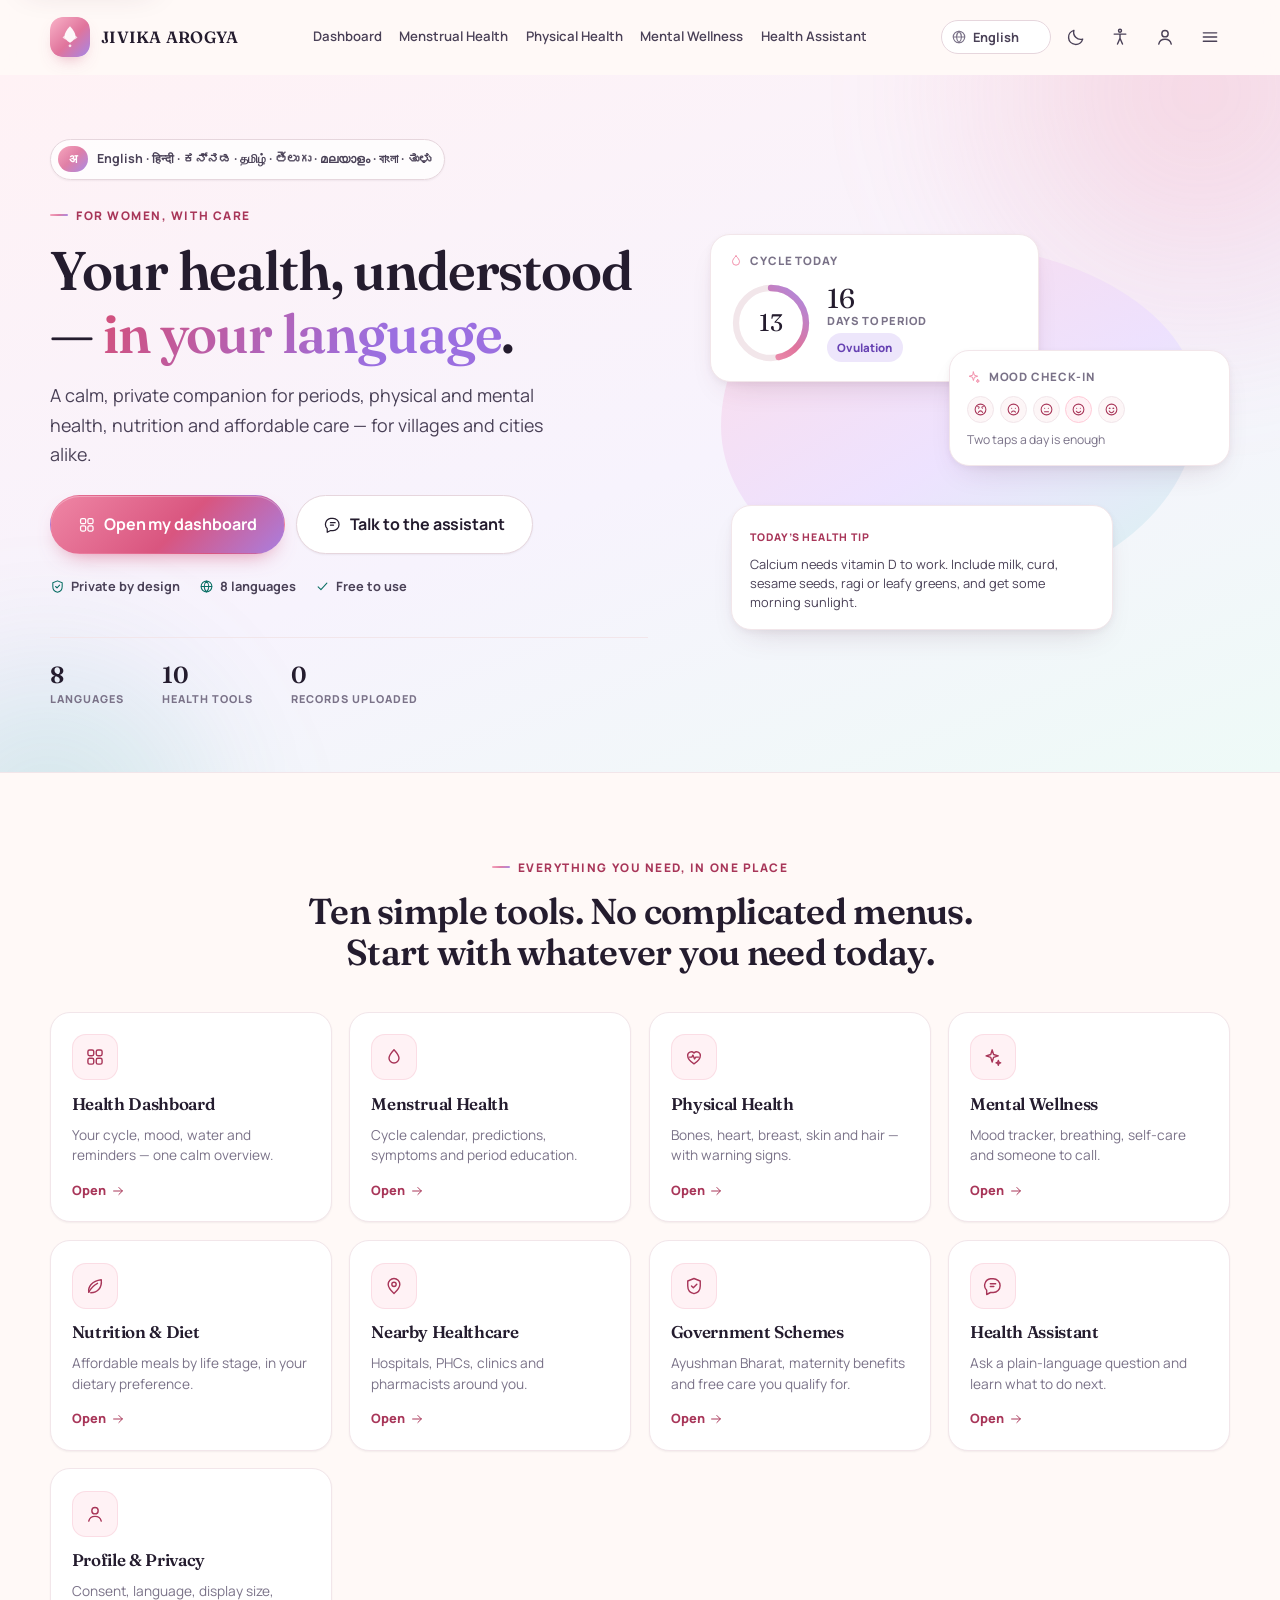
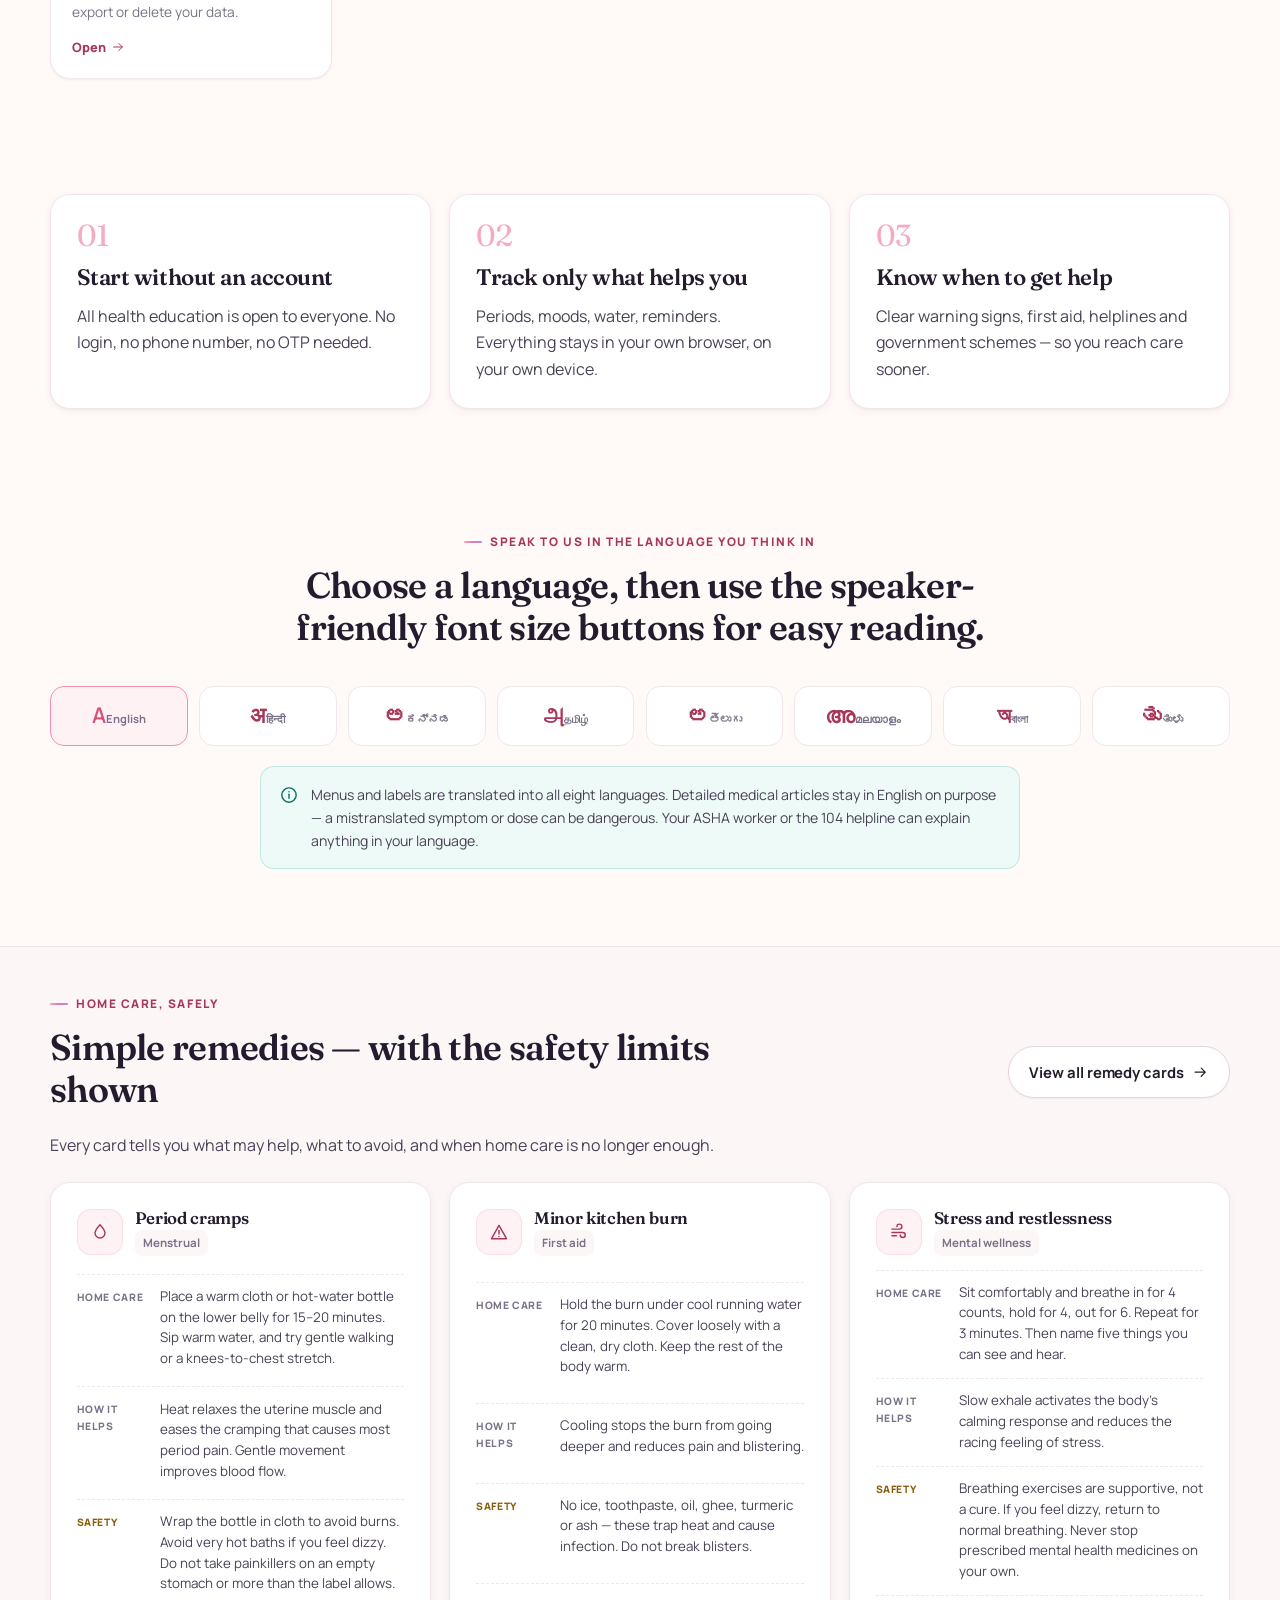
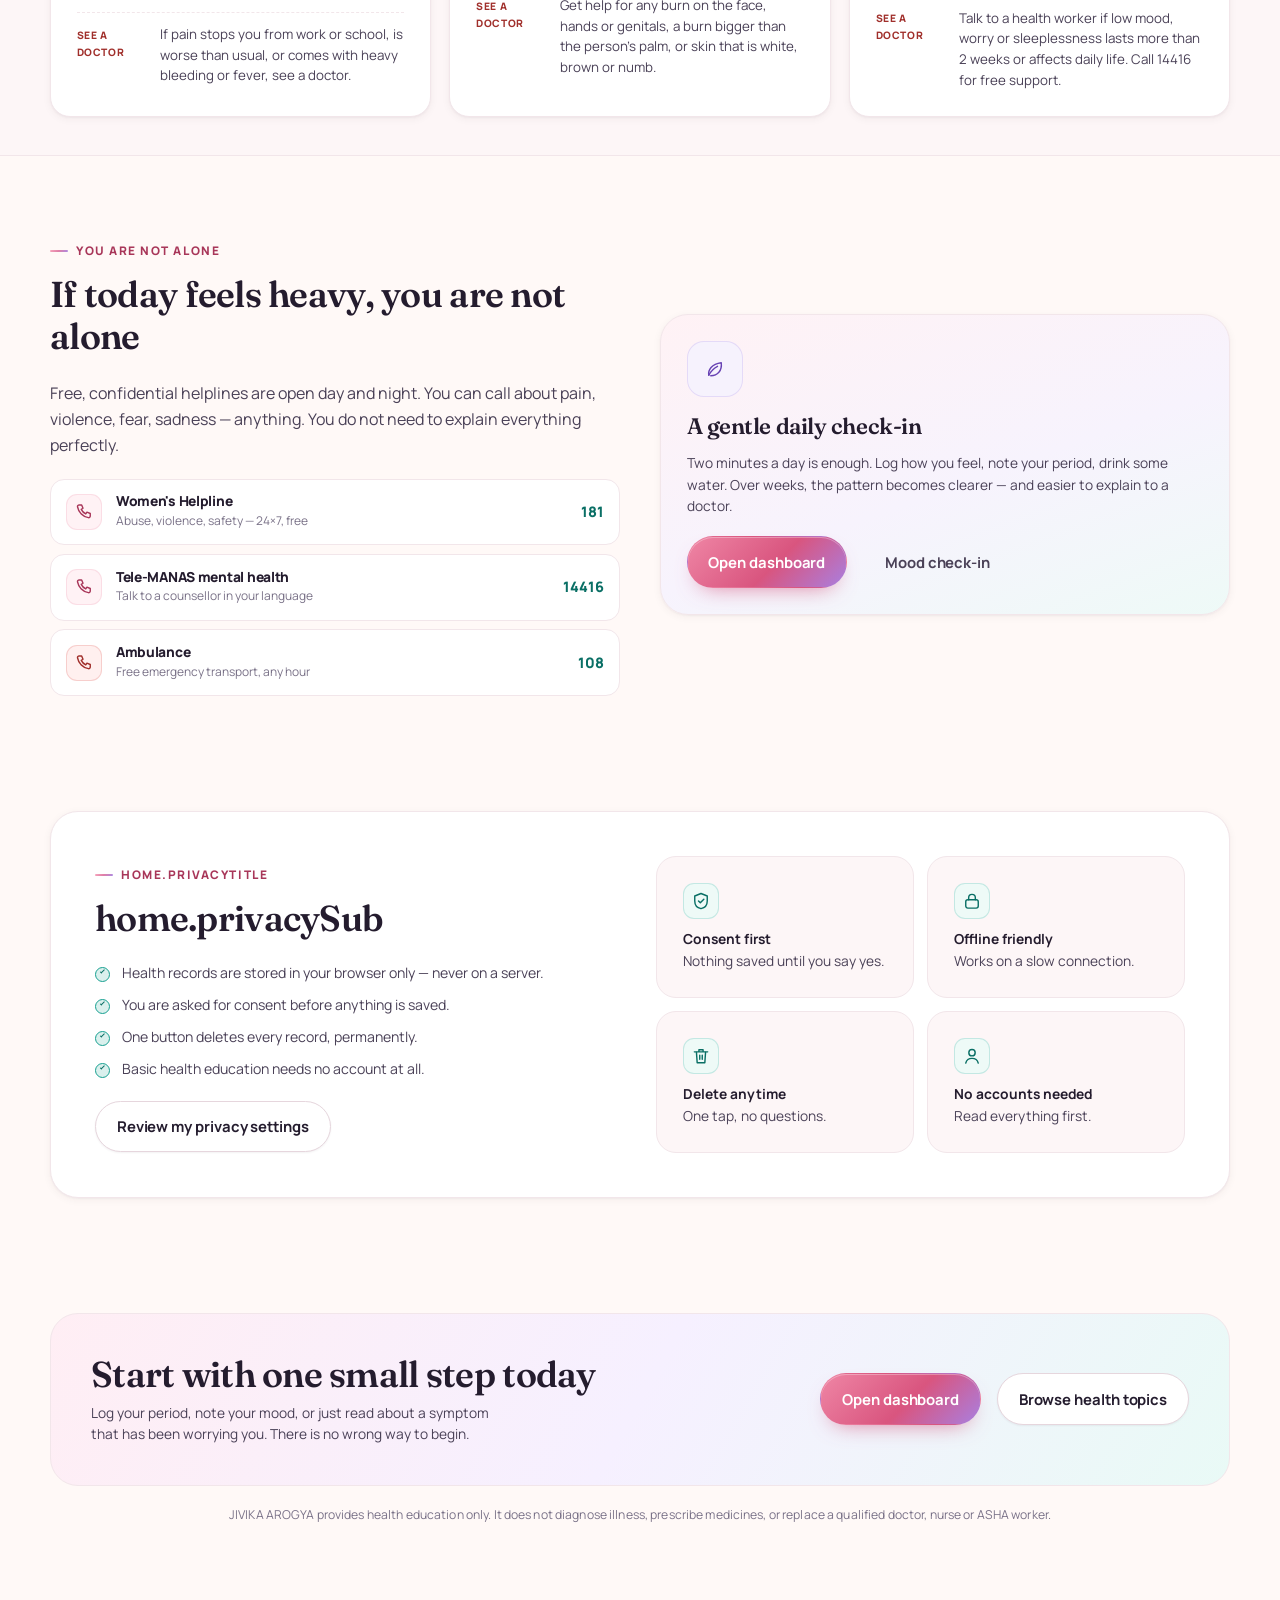
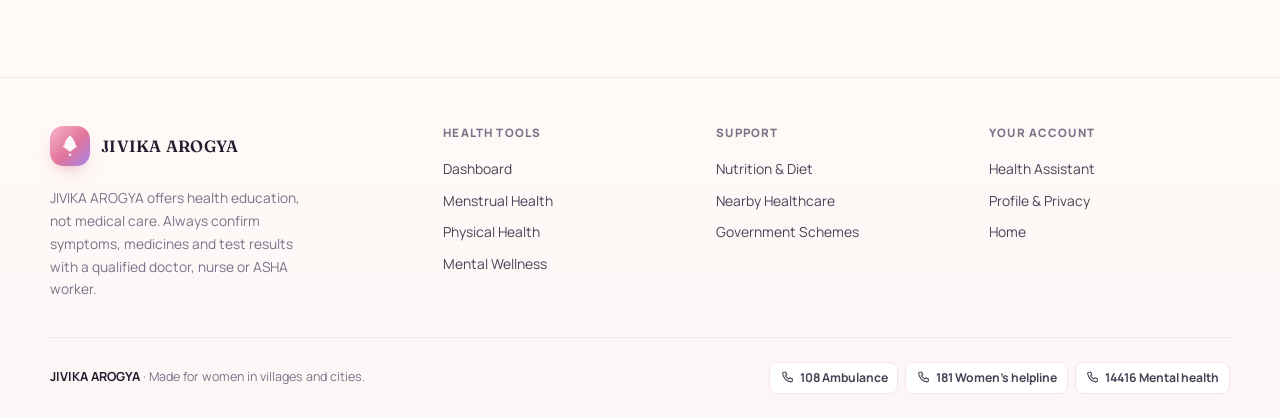
==== index.html @ 3402c942 "Build JIVIKA AROGYA women's healthcare website" ====
<!doctype html>
<html lang="en" data-theme="light" data-text="md" data-contrast="normal">
<head>
  <meta charset="utf-8">
  <meta name="viewport" content="width=device-width, initial-scale=1">
  <title>JIVIKA AROGYA — Women's Health in Your Language</title>
  <meta name="description" content="A calm, private health companion for women: menstrual tracking, physical and mental health education, nutrition, government schemes and nearby care. Available in 8 Indian languages.">
  <meta name="theme-color" content="#fff9f7">
  <link rel="icon" href="assets/img/favicon.svg" type="image/svg+xml">
  <link rel="preconnect" href="https://fonts.googleapis.com">
  <link rel="preconnect" href="https://fonts.gstatic.com" crossorigin>
  <link href="https://fonts.googleapis.com/css2?family=Fraunces:opsz,wght@9..144,400;9..144,500;9..144,600&family=Manrope:wght@400;500;600;700;800&display=swap" rel="stylesheet">
  <link rel="stylesheet" href="assets/css/styles.css">
  <link rel="stylesheet" href="assets/css/pages.css">
  <script>
    // Apply saved display settings before first paint to avoid a flash.
    (function () {
      try {
        var p = JSON.parse(localStorage.getItem("jivika.profile") || "{}").a11y || {};
        var r = document.documentElement;
        r.setAttribute("data-theme", p.theme || "light");
        r.setAttribute("data-text", p.text || "md");
        r.setAttribute("data-contrast", p.contrast || "normal");
        var l = localStorage.getItem("jivika.lang");
        if (l) r.setAttribute("lang", l === "tcy" ? "kn" : l);
      } catch (e) { }
    })();
  </script>
</head>
<body data-page="home">
  <a class="skip-link" href="#main">Skip to content</a>
  <div id="site-header"></div>

  <main id="main">
    <!-- Hero -->
    <section class="hero">
      <div class="container hero-grid">
        <div>
          <span class="lang-pill">
            <span class="dots-lang" aria-hidden="true">अ</span>
            <span>English · हिन्दी · ಕನ್ನಡ · தமிழ் · తెలుగు · മലയാളം · বাংলা · ತುಳು</span>
          </span>
          <span class="eyebrow" data-i18n="home.eyebrow">For women, with care</span>
          <h1 data-i18n-html="home.title">Your health, understood — <em>in your language</em>.</h1>
          <p class="lede" data-i18n="home.sub">A calm, private companion for periods, physical and mental health, nutrition and affordable care — for villages and cities alike.</p>
          <div class="hero-cta">
            <a class="btn btn-primary btn-lg" href="dashboard.html">
              <svg class="ic" viewBox="0 0 24 24" aria-hidden="true"><rect x="3.5" y="3.5" width="7" height="7" rx="2"/><rect x="13.5" y="3.5" width="7" height="7" rx="2"/><rect x="3.5" y="13.5" width="7" height="7" rx="2"/><rect x="13.5" y="13.5" width="7" height="7" rx="2"/></svg>
              <span data-i18n="home.cta1">Open my dashboard</span>
            </a>
            <a class="btn btn-secondary btn-lg" href="assistant.html">
              <svg class="ic" viewBox="0 0 24 24" aria-hidden="true"><path d="M20.5 11.6a8.2 8.2 0 0 1-8.2 8.2H9l-4.6 2.4v-5a8.2 8.2 0 0 1 4.6-13.9h3.3a8.2 8.2 0 0 1 8.2 8.2Z"/><path d="M8.8 9.2h6.4M8.8 12.6h4.2"/></svg>
              <span data-i18n="home.cta2">Talk to the assistant</span>
            </a>
          </div>
          <div class="hero-trust">
            <span><svg class="ic" viewBox="0 0 24 24" aria-hidden="true"><path d="M12 3 19.5 6v6c0 4.8-3.3 8.3-7.5 9.2C7.8 20.3 4.5 16.8 4.5 12V6Z"/><path d="m9 12 2.2 2.2 4.2-4.3"/></svg><span data-i18n="home.trust1">Private by design</span></span>
            <span><svg class="ic" viewBox="0 0 24 24" aria-hidden="true"><circle cx="12" cy="12" r="8.6"/><path d="M3.6 12h16.8"/><path d="M12 3.4c2.4 2.4 3.7 5.4 3.7 8.6s-1.3 6.2-3.7 8.6c-2.4-2.4-3.7-5.4-3.7-8.6S9.6 5.8 12 3.4Z"/></svg><span data-i18n="home.trust2">8 languages</span></span>
            <span><svg class="ic" viewBox="0 0 24 24" aria-hidden="true"><path d="m5 12.5 4.5 4.5L19 6.5"/></svg><span data-i18n="home.trust3">Free to use</span></span>
          </div>
          <div class="hero-stats">
            <div class="stat"><span class="stat-value">8</span><span class="stat-label">Languages</span></div>
            <div class="stat"><span class="stat-value">10</span><span class="stat-label">Health tools</span></div>
            <div class="stat"><span class="stat-value">0</span><span class="stat-label">Records uploaded</span></div>
          </div>
        </div>
        <div class="hero-visual" id="heroVisual" aria-hidden="true"></div>
      </div>
    </section>

    <!-- Quick access -->
    <section class="section" id="tools">
      <div class="container">
        <div class="section-head center">
          <span class="eyebrow" data-i18n="home.quickTitle">Everything you need, in one place</span>
          <h2 data-i18n="home.quickSub">Ten simple tools. No complicated menus. Start with whatever you need today.</h2>
        </div>
        <div class="grid-auto">
          <a class="tile" href="dashboard.html">
            <div class="icon-badge"><svg class="ic" viewBox="0 0 24 24" aria-hidden="true"><rect x="3.5" y="3.5" width="7" height="7" rx="2"/><rect x="13.5" y="3.5" width="7" height="7" rx="2"/><rect x="3.5" y="13.5" width="7" height="7" rx="2"/><rect x="13.5" y="13.5" width="7" height="7" rx="2"/></svg></div>
            <h3>Health Dashboard</h3>
            <p>Your cycle, mood, water and reminders — one calm overview.</p>
            <span class="tile-link">Open<svg class="ic" viewBox="0 0 24 24" aria-hidden="true"><path d="M4.5 12h15M13.5 6l6 6-6 6"/></svg></span>
          </a>
          <a class="tile" href="menstrual.html">
            <div class="icon-badge"><svg class="ic" viewBox="0 0 24 24" aria-hidden="true"><path d="M12 3.2c3.4 3.7 6 7 6 10a6 6 0 0 1-12 0c0-3 2.6-6.3 6-10Z"/></svg></div>
            <h3>Menstrual Health</h3>
            <p>Cycle calendar, predictions, symptoms and period education.</p>
            <span class="tile-link">Open<svg class="ic" viewBox="0 0 24 24" aria-hidden="true"><path d="M4.5 12h15M13.5 6l6 6-6 6"/></svg></span>
          </a>
          <a class="tile" href="physical.html">
            <div class="icon-badge"><svg class="ic" viewBox="0 0 24 24" aria-hidden="true"><path d="M12 20.2s-7.6-4.6-7.6-9.9A4.4 4.4 0 0 1 12 7.1a4.4 4.4 0 0 1 7.6 3.2c0 5.3-7.6 9.9-7.6 9.9Z"/><path d="M6.6 12.1h2.8l1.3-2.4 2 4.6 1.4-2.2h3.3"/></svg></div>
            <h3>Physical Health</h3>
            <p>Bones, heart, breast, skin and hair — with warning signs.</p>
            <span class="tile-link">Open<svg class="ic" viewBox="0 0 24 24" aria-hidden="true"><path d="M4.5 12h15M13.5 6l6 6-6 6"/></svg></span>
          </a>
          <a class="tile" href="mental.html">
            <div class="icon-badge"><svg class="ic" viewBox="0 0 24 24" aria-hidden="true"><path d="M11 3.4 12.7 9l5.6 1.7-5.6 1.7L11 18l-1.7-5.6L3.7 10.7 9.3 9Z"/><path d="m18.4 16.2.7 2.1 2.1.7-2.1.7-.7 2.1-.7-2.1-2.1-.7 2.1-.7Z"/></svg></div>
            <h3>Mental Wellness</h3>
            <p>Mood tracker, breathing, self-care and someone to call.</p>
            <span class="tile-link">Open<svg class="ic" viewBox="0 0 24 24" aria-hidden="true"><path d="M4.5 12h15M13.5 6l6 6-6 6"/></svg></span>
          </a>
          <a class="tile" href="nutrition.html">
            <div class="icon-badge"><svg class="ic" viewBox="0 0 24 24" aria-hidden="true"><path d="M4.5 19.5c-1-6.2 3.4-13.6 15-15 1.2 9.8-4.6 15.6-12.6 15.6"/><path d="M4.8 19.2c2.3-4.6 5.5-8 10.2-10.4"/></svg></div>
            <h3>Nutrition &amp; Diet</h3>
            <p>Affordable meals by life stage, in your dietary preference.</p>
            <span class="tile-link">Open<svg class="ic" viewBox="0 0 24 24" aria-hidden="true"><path d="M4.5 12h15M13.5 6l6 6-6 6"/></svg></span>
          </a>
          <a class="tile" href="healthcare.html">
            <div class="icon-badge"><svg class="ic" viewBox="0 0 24 24" aria-hidden="true"><path d="M12 21s7-6.2 7-11a7 7 0 1 0-14 0c0 4.8 7 11 7 11Z"/><circle cx="12" cy="10" r="2.6"/></svg></div>
            <h3>Nearby Healthcare</h3>
            <p>Hospitals, PHCs, clinics and pharmacists around you.</p>
            <span class="tile-link">Open<svg class="ic" viewBox="0 0 24 24" aria-hidden="true"><path d="M4.5 12h15M13.5 6l6 6-6 6"/></svg></span>
          </a>
          <a class="tile" href="schemes.html">
            <div class="icon-badge"><svg class="ic" viewBox="0 0 24 24" aria-hidden="true"><path d="M12 3 19.5 6v6c0 4.8-3.3 8.3-7.5 9.2C7.8 20.3 4.5 16.8 4.5 12V6Z"/><path d="m9 12 2.2 2.2 4.2-4.3"/></svg></div>
            <h3>Government Schemes</h3>
            <p>Ayushman Bharat, maternity benefits and free care you qualify for.</p>
            <span class="tile-link">Open<svg class="ic" viewBox="0 0 24 24" aria-hidden="true"><path d="M4.5 12h15M13.5 6l6 6-6 6"/></svg></span>
          </a>
          <a class="tile" href="assistant.html">
            <div class="icon-badge"><svg class="ic" viewBox="0 0 24 24" aria-hidden="true"><path d="M20.5 11.6a8.2 8.2 0 0 1-8.2 8.2H9l-4.6 2.4v-5a8.2 8.2 0 0 1 4.6-13.9h3.3a8.2 8.2 0 0 1 8.2 8.2Z"/><path d="M8.8 9.2h6.4M8.8 12.6h4.2"/></svg></div>
            <h3>Health Assistant</h3>
            <p>Ask a plain-language question and learn what to do next.</p>
            <span class="tile-link">Open<svg class="ic" viewBox="0 0 24 24" aria-hidden="true"><path d="M4.5 12h15M13.5 6l6 6-6 6"/></svg></span>
          </a>
          <a class="tile" href="profile.html">
            <div class="icon-badge"><svg class="ic" viewBox="0 0 24 24" aria-hidden="true"><circle cx="12" cy="8" r="3.8"/><path d="M4.5 20.5c.9-3.7 3.9-5.7 7.5-5.7s6.6 2 7.5 5.7"/></svg></div>
            <h3>Profile &amp; Privacy</h3>
            <p>Consent, language, display size, export or delete your data.</p>
            <span class="tile-link">Open<svg class="ic" viewBox="0 0 24 24" aria-hidden="true"><path d="M4.5 12h15M13.5 6l6 6-6 6"/></svg></span>
          </a>
        </div>
      </div>
    </section>

    <!-- How it works -->
    <section class="section section-tight">
      <div class="container">
        <div class="grid-3">
          <div class="card card-pad">
            <div class="step-num">01</div>
            <h3>Start without an account</h3>
            <p>All health education is open to everyone. No login, no phone number, no OTP needed.</p>
          </div>
          <div class="card card-pad">
            <div class="step-num">02</div>
            <h3>Track only what helps you</h3>
            <p>Periods, moods, water, reminders. Everything stays in your own browser, on your own device.</p>
          </div>
          <div class="card card-pad">
            <div class="step-num">03</div>
            <h3>Know when to get help</h3>
            <p>Clear warning signs, first aid, helplines and government schemes — so you reach care sooner.</p>
          </div>
        </div>
      </div>
    </section>

    <!-- Languages -->
    <section class="section" id="languages">
      <div class="container">
        <div class="section-head center">
          <span class="eyebrow" data-i18n="home.langTitle">Speak to us in the language you think in</span>
          <h2 data-i18n="home.langSub">Choose a language, then use the display settings for larger text.</h2>
        </div>
        <div class="lang-grid" id="langGrid"></div>
        <div class="callout info" style="margin-top:1.25rem;max-width:760px;margin-inline:auto">
          <svg class="ic" viewBox="0 0 24 24" aria-hidden="true"><circle cx="12" cy="12" r="8.6"/><path d="M12 11v5"/><circle cx="12" cy="8" r=".9" fill="currentColor" stroke="none"/></svg>
          <p>Menus and labels are translated into all eight languages. Detailed medical articles stay in English on purpose — a mistranslated symptom or dose can be dangerous. Your ASHA worker or the 104 helpline can explain anything in your language.</p>
        </div>
      </div>
    </section>

    <!-- Home remedies preview -->
    <section class="section section-tight" style="background:var(--surface-3);border-block:1px solid var(--line)">
      <div class="container">
        <div class="row-between" style="margin-bottom:1.5rem">
          <div class="section-head" style="margin-bottom:0">
            <span class="eyebrow">Home care, safely</span>
            <h2>Simple remedies — with the safety limits shown</h2>
            <p>Every card tells you what may help, what to avoid, and when home care is no longer enough.</p>
          </div>
          <a class="btn btn-secondary" href="physical.html#remedies">View all remedy cards
            <svg class="ic" viewBox="0 0 24 24" aria-hidden="true"><path d="M4.5 12h15M13.5 6l6 6-6 6"/></svg>
          </a>
        </div>
        <div class="grid-3" id="remedyPreview"></div>
      </div>
    </section>

    <!-- Support -->
    <section class="section">
      <div class="container">
        <div class="grid-2" style="align-items:center;gap:2.5rem">
          <div>
            <span class="eyebrow">You are not alone</span>
            <h2 data-i18n="home.supportTitle">If today feels heavy, you are not alone</h2>
            <p>Free, confidential helplines are open day and night. You can call about pain, violence, fear,
              sadness — anything. You do not need to explain everything perfectly.</p>
            <div class="stack-sm" style="margin-top:1.25rem">
              <a class="contact-card" href="tel:181">
                <div class="icon-badge sm"><svg class="ic" viewBox="0 0 24 24" aria-hidden="true"><path d="M6.2 3.5h3l1.6 4-2.1 1.4a11.5 11.5 0 0 0 5.4 5.4l1.4-2.1 4 1.6v3a2 2 0 0 1-2.2 2A16.5 16.5 0 0 1 4.2 5.7a2 2 0 0 1 2-2.2Z"/></svg></div>
                <div class="cc-body"><h5>Women's Helpline</h5><p>Abuse, violence, safety — 24×7, free</p></div>
                <span class="num">181</span>
              </a>
              <a class="contact-card" href="tel:14416">
                <div class="icon-badge sm"><svg class="ic" viewBox="0 0 24 24" aria-hidden="true"><path d="M6.2 3.5h3l1.6 4-2.1 1.4a11.5 11.5 0 0 0 5.4 5.4l1.4-2.1 4 1.6v3a2 2 0 0 1-2.2 2A16.5 16.5 0 0 1 4.2 5.7a2 2 0 0 1 2-2.2Z"/></svg></div>
                <div class="cc-body"><h5>Tele-MANAS mental health</h5><p>Talk to a counsellor in your language</p></div>
                <span class="num">14416</span>
              </a>
              <a class="contact-card" href="tel:108">
                <div class="icon-badge sm danger"><svg class="ic" viewBox="0 0 24 24" aria-hidden="true"><path d="M6.2 3.5h3l1.6 4-2.1 1.4a11.5 11.5 0 0 0 5.4 5.4l1.4-2.1 4 1.6v3a2 2 0 0 1-2.2 2A16.5 16.5 0 0 1 4.2 5.7a2 2 0 0 1 2-2.2Z"/></svg></div>
                <div class="cc-body"><h5>Ambulance</h5><p>Free emergency transport, any hour</p></div>
                <span class="num">108</span>
              </a>
            </div>
          </div>
          <div class="card card-lg card-pad" style="background:var(--grad-soft)">
            <div class="icon-badge lg lav"><svg class="ic" viewBox="0 0 24 24" aria-hidden="true"><path d="M4.5 19.5c-1-6.2 3.4-13.6 15-15 1.2 9.8-4.6 15.6-12.6 15.6"/><path d="M4.8 19.2c2.3-4.6 5.5-8 10.2-10.4"/></svg></div>
            <h3 style="margin-top:1rem">A gentle daily check-in</h3>
            <p class="small">Two minutes a day is enough. Log how you feel, note your period, drink some water.
              Over weeks, the pattern becomes clearer — and easier to explain to a doctor.</p>
            <div class="row" style="margin-top:1.25rem">
              <a class="btn btn-primary" href="dashboard.html">Open dashboard</a>
              <a class="btn btn-ghost" href="mental.html">Mood check-in</a>
            </div>
          </div>
        </div>
      </div>
    </section>

    <!-- Privacy -->
    <section class="section section-tight">
      <div class="container">
        <div class="card card-lg card-pad" style="padding:clamp(1.5rem,4vw,2.75rem)">
          <div class="grid-2" style="align-items:center;gap:2rem">
            <div>
              <span class="eyebrow" data-i18n="home.privacyTitle">Your body, your data</span>
              <h2 data-i18n="home.privacySub">Nothing about your health leaves this device.</h2>
              <ul class="bullet-check" style="margin-top:1rem">
                <li>Health records are stored in your browser only — never on a server.</li>
                <li>You are asked for consent before anything is saved.</li>
                <li>One button deletes every record, permanently.</li>
                <li>Basic health education needs no account at all.</li>
              </ul>
              <a class="btn btn-secondary" href="profile.html" style="margin-top:1.25rem">Review my privacy settings</a>
            </div>
            <div class="grid-2 keep" style="gap:.85rem">
              <div class="card card-pad card-flat" style="background:var(--surface-3)">
                <div class="icon-badge teal sm"><svg class="ic" viewBox="0 0 24 24" aria-hidden="true"><path d="M12 3 19.5 6v6c0 4.8-3.3 8.3-7.5 9.2C7.8 20.3 4.5 16.8 4.5 12V6Z"/><path d="m9 12 2.2 2.2 4.2-4.3"/></svg></div>
                <p class="small" style="margin-top:.6rem"><strong>Consent first</strong><br>Nothing saved until you say yes.</p>
              </div>
              <div class="card card-pad card-flat" style="background:var(--surface-3)">
                <div class="icon-badge teal sm"><svg class="ic" viewBox="0 0 24 24" aria-hidden="true"><rect x="4.5" y="10.5" width="15" height="10" rx="2.5"/><path d="M8 10.5V8a4 4 0 0 1 8 0v2.5"/></svg></div>
                <p class="small" style="margin-top:.6rem"><strong>Offline friendly</strong><br>Works on a slow connection.</p>
              </div>
              <div class="card card-pad card-flat" style="background:var(--surface-3)">
                <div class="icon-badge teal sm"><svg class="ic" viewBox="0 0 24 24" aria-hidden="true"><path d="M4 7h16M9.5 7V4.5h5V7M6.5 7l.9 13h9.2l.9-13"/><path d="M10.5 11v5M13.5 11v5"/></svg></div>
                <p class="small" style="margin-top:.6rem"><strong>Delete anytime</strong><br>One tap, no questions.</p>
              </div>
              <div class="card card-pad card-flat" style="background:var(--surface-3)">
                <div class="icon-badge teal sm"><svg class="ic" viewBox="0 0 24 24" aria-hidden="true"><circle cx="12" cy="8" r="3.8"/><path d="M4.5 20.5c.9-3.7 3.9-5.7 7.5-5.7s6.6 2 7.5 5.7"/></svg></div>
                <p class="small" style="margin-top:.6rem"><strong>No accounts needed</strong><br>Read everything first.</p>
              </div>
            </div>
          </div>
        </div>
      </div>
    </section>

    <!-- Closing CTA -->
    <section class="section">
      <div class="container">
        <div class="cta-band">
          <div>
            <h2 style="margin-bottom:.4rem">Start with one small step today</h2>
            <p class="small" style="margin:0;max-width:52ch">Log your period, note your mood, or just read about a symptom
              that has been worrying you. There is no wrong way to begin.</p>
          </div>
          <div class="row" style="flex:none">
            <a class="btn btn-primary" href="dashboard.html">Open dashboard</a>
            <a class="btn btn-secondary" href="physical.html">Browse health topics</a>
          </div>
        </div>
        <p class="tiny muted" style="margin-top:1.25rem;text-align:center">
          JIVIKA AROGYA provides health education only. It does not diagnose illness, prescribe medicines,
          or replace a qualified doctor, nurse or ASHA worker.
        </p>
      </div>
    </section>
  </main>

  <div id="site-footer"></div>
  <div id="site-tabbar"></div>
  <div class="toast-wrap" id="toastWrap" role="status" aria-live="polite"></div>

  <script src="assets/js/i18n.js" defer></script>
  <script src="assets/js/icons.js" defer></script>
  <script src="assets/js/app.js" defer></script>
  <script src="assets/js/data-health.js" defer></script>
  <script src="assets/js/data-wellbeing.js" defer></script>
  <script src="assets/js/ui.js" defer></script>
  <script src="assets/js/home.js" defer></script>
</body>
</html>
---- assets/css/styles.css ----
/* ==========================================================================
   JIVIKA AROGYA — Design system
   Calm, warm, high-contrast-when-needed. Built mobile-first.
   ========================================================================== */

/* ---------- 1. Tokens ---------- */
:root {
  --ivory: #fff9f7;
  --surface: #ffffff;
  --surface-2: #fffdfc;
  --surface-3: #fdf6f7;

  --ink: #241c2e;
  --ink-2: #4a4157;
  --muted: #7a7288;
  --line: #f2e6ea;
  --line-strong: #e6d6dd;

  --pink-50: #fff2f5;
  --pink-100: #ffe4eb;
  --pink-200: #ffcbd8;
  --pink-400: #f290ac;
  --pink-500: #e76f92;
  --pink-600: #d4507a;
  --pink-ink: #a83659;

  --lav-50: #f6f2fd;
  --lav-100: #ede6fb;
  --lav-300: #c9b6f0;
  --lav-500: #9b7be0;
  --lav-600: #7f5cc9;
  --lav-ink: #6742b3;

  --teal-50: #eefaf7;
  --teal-100: #d6f3ed;
  --teal-400: #3fbfae;
  --teal-500: #17a091;
  --teal-600: #0e8578;
  --teal-ink: #0a6f65;

  --amber-50: #fff8ea;
  --amber-100: #ffedcc;
  --amber-500: #e0a030;
  --amber-ink: #8a5c0a;

  --danger-50: #fff0ef;
  --danger-100: #ffdcd8;
  --danger-500: #d9534f;
  --danger-600: #b93a36;
  --danger-ink: #a02f2b;

  --grad-pink: linear-gradient(135deg, #f7a7be 0%, #e07fa6 48%, #a98be6 100%);
  --grad-soft: linear-gradient(160deg, #fff2f5 0%, #f7f3fd 55%, #eefaf7 100%);
  --grad-teal: linear-gradient(135deg, #47c9b8, #149a8c);

  --radius-xs: 10px;
  --radius-sm: 14px;
  --radius: 20px;
  --radius-lg: 28px;
  --radius-xl: 36px;

  --shadow-xs: 0 1px 2px rgba(58, 32, 48, .06);
  --shadow-sm: 0 2px 8px rgba(58, 32, 48, .05), 0 1px 2px rgba(58, 32, 48, .04);
  --shadow: 0 14px 32px -16px rgba(88, 36, 66, .22), 0 2px 6px rgba(88, 36, 66, .05);
  --shadow-lg: 0 30px 64px -28px rgba(88, 36, 66, .32);

  --font-head: "Fraunces", "Iowan Old Style", Georgia, "Times New Roman", serif;
  --font-body: "Manrope", -apple-system, BlinkMacSystemFont, "Segoe UI", Roboto, "Helvetica Neue", Arial, sans-serif;

  --header-h: 74px;
  --tabbar-h: 64px;
  --section-y: clamp(2.75rem, 6vw, 5rem);
  --ease: cubic-bezier(.22, .61, .36, 1);
}

html[data-theme="dark"] {
  --ivory: #161220;
  --surface: #201a2c;
  --surface-2: #251e33;
  --surface-3: #2a2239;

  --ink: #f7f1f5;
  --ink-2: #ddd2e2;
  --muted: #a99fb8;
  --line: #342b45;
  --line-strong: #453a59;

  --pink-50: #2d1f2b;
  --pink-100: #3b2433;
  --pink-200: #552e42;
  --pink-ink: #ffb3c8;
  --lav-50: #251f36;
  --lav-100: #2f2745;
  --lav-ink: #cdb8ff;
  --teal-50: #162e2c;
  --teal-100: #1b3a37;
  --teal-ink: #7fe6d6;
  --amber-50: #2f2618;
  --amber-100: #3d3119;
  --amber-ink: #f6c96a;
  --danger-50: #331c1d;
  --danger-100: #45231f;
  --danger-ink: #ffa7a1;
  --grad-soft: linear-gradient(160deg, #241d31 0%, #1e1a2b 55%, #17292a 100%);

  --shadow-xs: 0 1px 2px rgba(0, 0, 0, .35);
  --shadow-sm: 0 2px 10px rgba(0, 0, 0, .32);
  --shadow: 0 16px 36px -18px rgba(0, 0, 0, .7), 0 2px 6px rgba(0, 0, 0, .3);
  --shadow-lg: 0 32px 70px -30px rgba(0, 0, 0, .8);
}

/* ---------- 2. Reset ---------- */
*, *::before, *::after { box-sizing: border-box; }
html { -webkit-text-size-adjust: 100%; scroll-behavior: smooth; scroll-padding-top: calc(var(--header-h) + 16px); }
html[data-text="lg"] { font-size: 112.5%; }
html[data-text="xl"] { font-size: 125%; }

body {
  margin: 0;
  font-family: var(--font-body);
  font-size: 1rem;
  line-height: 1.65;
  color: var(--ink);
  background: var(--ivory);
  -webkit-font-smoothing: antialiased;
  text-rendering: optimizeLegibility;
  overflow-x: hidden;
}

img, svg, video { max-width: 100%; display: block; }
h1, h2, h3, h4, h5 {
  font-family: var(--font-head);
  font-weight: 600;
  line-height: 1.16;
  letter-spacing: -.02em;
  margin: 0 0 .6em;
  color: var(--ink);
  font-optical-sizing: auto;
}
h1 { font-size: clamp(2.05rem, 4.6vw, 3.4rem); }
h2 { font-size: clamp(1.6rem, 3vw, 2.25rem); }
h3 { font-size: clamp(1.15rem, 1.8vw, 1.4rem); }
h4 { font-size: 1.03rem; letter-spacing: -.01em; }
p { margin: 0 0 1rem; color: var(--ink-2); }
p:last-child { margin-bottom: 0; }
a { color: var(--pink-ink); text-decoration-color: color-mix(in srgb, var(--pink-500) 45%, transparent); text-underline-offset: 3px; }
a:hover { color: var(--pink-600); }
ul, ol { margin: 0 0 1rem; padding-left: 1.15rem; }
li { margin-bottom: .35rem; color: var(--ink-2); }
li::marker { color: var(--pink-400); }
strong { color: var(--ink); font-weight: 700; }
button { font: inherit; color: inherit; }
hr { border: 0; height: 1px; background: var(--line); margin: 1.75rem 0; }
::selection { background: var(--pink-200); color: var(--ink); }

:focus-visible {
  outline: 3px solid color-mix(in srgb, var(--lav-500) 70%, transparent);
  outline-offset: 2px;
  border-radius: 6px;
}

html[data-contrast="high"] { --muted: var(--ink-2); --line: var(--line-strong); }
html[data-contrast="high"] body { background: #fff; }
html[data-contrast="high"][data-theme="dark"] body { background: #100d18; }
html[data-contrast="high"] .card,
html[data-contrast="high"] .tile { border-width: 2px; }
html[data-contrast="high"] a { text-decoration: underline; }

.sr-only {
  position: absolute; width: 1px; height: 1px; padding: 0; margin: -1px;
  overflow: hidden; clip: rect(0 0 0 0); white-space: nowrap; border: 0;
}
.skip-link {
  position: absolute; left: 12px; top: -60px; z-index: 999;
  background: var(--surface); color: var(--ink); padding: .7rem 1.1rem;
  border-radius: var(--radius-sm); box-shadow: var(--shadow); font-weight: 700;
  transition: top .2s var(--ease);
}
.skip-link:focus { top: 12px; }

/* ---------- 3. Layout ---------- */
.container { width: min(1180px, 100% - 2.5rem); margin-inline: auto; }
.container-wide { width: min(1360px, 100% - 2rem); margin-inline: auto; }
.container-narrow { width: min(820px, 100% - 2.5rem); margin-inline: auto; }
.section { padding-block: var(--section-y); }
.section-tight { padding-block: clamp(1.75rem, 3vw, 2.75rem); }
main { display: block; }

.stack { display: grid; gap: 1rem; }
.stack-sm { display: grid; gap: .55rem; }
.stack-lg { display: grid; gap: 1.75rem; }
.row { display: flex; gap: 1rem; flex-wrap: wrap; align-items: center; }
.row-between { display: flex; gap: 1rem; flex-wrap: wrap; align-items: center; justify-content: space-between; }
.spacer { flex: 1 1 auto; }
.grid { display: grid; gap: 1.15rem; }
.grid-2 { display: grid; gap: 1.15rem; grid-template-columns: repeat(2, minmax(0, 1fr)); }
.grid-3 { display: grid; gap: 1.15rem; grid-template-columns: repeat(3, minmax(0, 1fr)); }
.grid-4 { display: grid; gap: 1.1rem; grid-template-columns: repeat(4, minmax(0, 1fr)); }
.grid-auto { display: grid; gap: 1.1rem; grid-template-columns: repeat(auto-fit, minmax(255px, 1fr)); }
.grid-auto-sm { display: grid; gap: .9rem; grid-template-columns: repeat(auto-fit, minmax(180px, 1fr)); }

/* ---------- 4. Typography helpers ---------- */
.eyebrow {
  display: inline-flex; align-items: center; gap: .5rem;
  font-size: .74rem; font-weight: 800; letter-spacing: .13em;
  text-transform: uppercase; color: var(--pink-ink);
  margin-bottom: .85rem;
}
.eyebrow::before {
  content: ""; width: 18px; height: 2px; border-radius: 2px;
  background: var(--grad-pink);
}
.lede { font-size: clamp(1rem, 1.4vw, 1.09rem); color: var(--ink-2); max-width: 62ch; }
.muted { color: var(--muted); }
.small { font-size: .86rem; line-height: 1.55; }
.tiny { font-size: .7625rem; line-height: 1.5; letter-spacing: .01em; }
.serif { font-family: var(--font-head); }
.text-pink { color: var(--pink-ink); }
.text-teal { color: var(--teal-ink); }
.text-lav { color: var(--lav-ink); }
.text-center { text-align: center; }
.mx-auto { margin-inline: auto; }
.nowrap { white-space: nowrap; }

.section-head { max-width: 720px; margin-bottom: clamp(1.5rem, 3vw, 2.35rem); }
.section-head.center { margin-inline: auto; text-align: center; }
.section-head.center .eyebrow { justify-content: center; }
.section-head.center .lede { margin-inline: auto; }

/* ---------- 5. Icons ---------- */
.ic {
  width: 1.25em; height: 1.25em; flex: none;
  fill: none; stroke: currentColor; stroke-width: 1.7;
  stroke-linecap: round; stroke-linejoin: round;
}
.ic-lg { width: 1.6em; height: 1.6em; }
.icon-badge {
  display: inline-flex; align-items: center; justify-content: center;
  width: 46px; height: 46px; border-radius: 14px; flex: none;
  background: var(--pink-50); color: var(--pink-ink);
  border: 1px solid color-mix(in srgb, var(--pink-500) 16%, transparent);
}
.icon-badge.teal { background: var(--teal-50); color: var(--teal-ink); border-color: color-mix(in srgb, var(--teal-500) 20%, transparent); }
.icon-badge.lav { background: var(--lav-50); color: var(--lav-ink); border-color: color-mix(in srgb, var(--lav-500) 20%, transparent); }
.icon-badge.amber { background: var(--amber-50); color: var(--amber-ink); border-color: color-mix(in srgb, var(--amber-500) 26%, transparent); }
.icon-badge.danger { background: var(--danger-50); color: var(--danger-ink); border-color: color-mix(in srgb, var(--danger-500) 22%, transparent); }
.icon-badge.sm { width: 36px; height: 36px; border-radius: 11px; }
.icon-badge.lg { width: 56px; height: 56px; border-radius: 17px; }

/* ---------- 6. Buttons ---------- */
.btn {
  --btn-bg: var(--surface);
  --btn-fg: var(--ink);
  display: inline-flex; align-items: center; justify-content: center; gap: .5rem;
  padding: .78rem 1.3rem; min-height: 46px;
  font-size: .93rem; font-weight: 700; letter-spacing: -.005em;
  color: var(--btn-fg); background: var(--btn-bg);
  border: 1px solid transparent; border-radius: 999px;
  cursor: pointer; text-decoration: none; white-space: nowrap;
  transition: transform .18s var(--ease), box-shadow .18s var(--ease), background .18s var(--ease), border-color .18s var(--ease);
  -webkit-tap-highlight-color: transparent;
}
.btn:hover { transform: translateY(-1px); }
.btn:active { transform: translateY(0); }
.btn .ic { width: 1.1em; height: 1.1em; }

.btn-primary {
  --btn-fg: #fff;
  background: linear-gradient(135deg, #ef86a5, #d9557f 55%, #a97fe0);
  box-shadow: 0 10px 22px -12px rgba(208, 74, 116, .75), inset 0 1px 0 rgba(255, 255, 255, .3);
}
.btn-primary:hover { box-shadow: 0 16px 30px -14px rgba(208, 74, 116, .85); }
.btn-teal {
  --btn-fg: #fff;
  background: var(--grad-teal);
  box-shadow: 0 10px 22px -14px rgba(16, 138, 124, .8);
}
.btn-secondary {
  --btn-bg: var(--surface);
  border-color: var(--line-strong);
  box-shadow: var(--shadow-xs);
}
.btn-secondary:hover { border-color: var(--pink-300, var(--pink-400)); background: var(--pink-50); }
.btn-ghost { --btn-bg: transparent; --btn-fg: var(--ink-2); }
.btn-ghost:hover { --btn-bg: var(--pink-50); --btn-fg: var(--pink-ink); }
.btn-outline-pink {
  --btn-bg: transparent; --btn-fg: var(--pink-ink);
  border-color: color-mix(in srgb, var(--pink-500) 40%, transparent);
}
.btn-outline-pink:hover { --btn-bg: var(--pink-50); }
.btn-danger { --btn-fg: #fff; background: var(--danger-500); }
.btn-danger:hover { background: var(--danger-600); }
.btn-sm { padding: .5rem .95rem; min-height: 38px; font-size: .845rem; }
.btn-lg { padding: .95rem 1.7rem; min-height: 54px; font-size: 1rem; }
.btn-block { width: 100%; }
.btn[disabled], .btn[aria-disabled="true"] { opacity: .5; pointer-events: none; }

.icon-btn {
  display: inline-flex; align-items: center; justify-content: center;
  width: 40px; height: 40px; border-radius: 50%;
  background: transparent; border: 1px solid transparent;
  color: var(--ink-2); cursor: pointer; flex: none;
  transition: background .18s var(--ease), color .18s var(--ease), border-color .18s var(--ease);
}
.icon-btn:hover { background: var(--pink-50); color: var(--pink-ink); border-color: var(--line); }
.icon-btn .ic { width: 20px; height: 20px; }

/* ---------- 7. Header ---------- */
.site-header {
  position: sticky; top: 0; z-index: 60;
  background: color-mix(in srgb, var(--ivory) 88%, transparent);
  backdrop-filter: saturate(160%) blur(14px);
  -webkit-backdrop-filter: saturate(160%) blur(14px);
  border-bottom: 1px solid transparent;
  transition: border-color .25s var(--ease), box-shadow .25s var(--ease), background .25s var(--ease);
}
.site-header.is-stuck {
  border-bottom-color: var(--line);
  box-shadow: 0 6px 20px -18px rgba(58, 32, 48, .5);
}
.header-inner {
  display: flex; align-items: center; gap: 1rem;
  min-height: var(--header-h);
}
.brand {
  display: inline-flex; align-items: center; gap: .7rem;
  text-decoration: none; color: var(--ink); flex: none;
}
.brand-mark { width: 40px; height: 40px; border-radius: 13px; box-shadow: 0 8px 18px -10px rgba(200, 70, 110, .7); }
.brand-text { display: grid; line-height: 1.12; }
.brand-name {
  font-family: var(--font-head); font-size: 1.02rem; font-weight: 600;
  letter-spacing: .015em; color: var(--ink);
}
.brand-tag { font-size: .625rem; letter-spacing: .1em; text-transform: uppercase; color: var(--muted); font-weight: 700; }

.main-nav { display: flex; align-items: center; gap: .1rem; margin-inline: auto; }
.main-nav a {
  position: relative; padding: .5rem .66rem; border-radius: 10px;
  font-size: .855rem; font-weight: 600; color: var(--ink-2);
  text-decoration: none; white-space: nowrap;
  transition: color .16s var(--ease), background .16s var(--ease);
}
.main-nav a:hover { color: var(--pink-ink); background: var(--pink-50); }
.main-nav a[aria-current="page"] { color: var(--pink-ink); }
.main-nav a[aria-current="page"]::after {
  content: ""; position: absolute; left: 50%; bottom: 2px; transform: translateX(-50%);
  width: 16px; height: 2.5px; border-radius: 2px; background: var(--grad-pink);
}
.header-actions { display: flex; align-items: center; gap: .3rem; flex: none; }

.lang-select-wrap { position: relative; display: inline-flex; align-items: center; }
.lang-select-wrap .ic {
  position: absolute; left: 10px; width: 16px; height: 16px;
  color: var(--muted); pointer-events: none;
}
.lang-select {
  appearance: none; -webkit-appearance: none;
  background: var(--surface); border: 1px solid var(--line-strong);
  border-radius: 999px; color: var(--ink-2);
  font-family: inherit; font-size: .8rem; font-weight: 700;
  padding: .44rem 1.5rem .44rem 1.9rem; cursor: pointer;
  max-width: 132px; background-image: none;
}
.lang-select:hover { border-color: var(--pink-400); color: var(--pink-ink); }
.lang-select:focus-visible { outline-offset: 1px; }

/* all-pages panel: works at every screen size */
.nav-panel {
  position: fixed; top: calc(var(--header-h) + 8px);
  right: max(1rem, calc((100vw - 1180px) / 2));
  width: min(340px, calc(100vw - 2rem));
  max-height: calc(100vh - var(--header-h) - 2rem); overflow-y: auto;
  background: var(--surface); border: 1px solid var(--line);
  border-radius: var(--radius); box-shadow: var(--shadow-lg);
  padding: .65rem; z-index: 65;
  opacity: 0; visibility: hidden; transform: translateY(-8px) scale(.98);
  transform-origin: top right;
  transition: opacity .18s var(--ease), transform .18s var(--ease), visibility .18s;
}
.nav-panel.open { opacity: 1; visibility: visible; transform: none; }
.nav-panel a {
  display: flex; align-items: center; gap: .75rem;
  padding: .6rem .65rem; border-radius: 12px;
  color: var(--ink-2); text-decoration: none;
  font-size: .885rem; font-weight: 600;
}
.nav-panel a .ic { width: 18px; height: 18px; color: var(--pink-400); flex: none; }
.nav-panel a:hover { background: var(--pink-50); color: var(--pink-ink); }
.nav-panel a[aria-current="page"] { background: var(--pink-50); color: var(--pink-ink); font-weight: 700; }
.nav-panel-extra {
  display: flex; gap: .5rem; flex-wrap: wrap;
  margin-top: .55rem; padding: .7rem .35rem .25rem;
  border-top: 1px solid var(--line);
}
.nav-panel-extra .btn { flex: 1 1 auto; font-size: .8rem; }

.consent-bar {
  position: fixed; left: 50%; bottom: 22px; transform: translateX(-50%);
  width: min(720px, calc(100vw - 2rem)); z-index: 150;
  display: flex; gap: .9rem; align-items: center; flex-wrap: wrap;
  padding: 1rem 1.15rem; border-radius: var(--radius);
  background: var(--surface); border: 1px solid var(--line-strong);
  box-shadow: var(--shadow-lg); animation: fadeIn .3s var(--ease) both;
}
.consent-bar .consent-body { flex: 1 1 260px; min-width: 0; }
.consent-bar .consent-body strong { display: block; font-size: .92rem; margin-bottom: .15rem; }
.consent-bar .consent-body p { margin: 0; font-size: .8rem; color: var(--muted); line-height: 1.5; }
.consent-bar .consent-actions { display: flex; gap: .45rem; flex-wrap: wrap; }

@media (max-width: 1320px) {
  .main-nav a[data-optional="true"] { display: none; }
}
@media (max-width: 600px) {
  .nav-panel { left: 1rem; right: 1rem; width: auto; top: calc(var(--header-h) + 4px); }
  .consent-bar { bottom: calc(var(--tabbar-h) + 14px); padding: .85rem .9rem; }
}

/* ---------- 8. Cards & surfaces ---------- */
.card {
  background: var(--surface);
  border: 1px solid var(--line);
  border-radius: var(--radius);
  box-shadow: var(--shadow-sm);
}
.card-pad { padding: clamp(1.1rem, 2vw, 1.6rem); }
.card-lg { border-radius: var(--radius-lg); }
.card-flat { box-shadow: none; }
.card-hover { transition: transform .2s var(--ease), box-shadow .2s var(--ease), border-color .2s var(--ease); }
.card-hover:hover { transform: translateY(-3px); box-shadow: var(--shadow); border-color: var(--line-strong); }
.card-head { display: flex; align-items: flex-start; gap: .85rem; margin-bottom: 1rem; }
.card-head h3, .card-head h4 { margin: 0 0 .2rem; }
.card-head p { margin: 0; font-size: .86rem; color: var(--muted); }
.card-body-tight p + p { margin-top: .5rem; }

.tile {
  position: relative; display: flex; flex-direction: column; gap: .7rem;
  padding: 1.35rem 1.3rem 1.25rem;
  background: var(--surface); border: 1px solid var(--line);
  border-radius: var(--radius); box-shadow: var(--shadow-xs);
  text-decoration: none; color: inherit; overflow: hidden;
  transition: transform .2s var(--ease), box-shadow .2s var(--ease), border-color .2s var(--ease);
}
.tile::after {
  content: ""; position: absolute; inset: auto -30px -40px auto;
  width: 110px; height: 110px; border-radius: 50%;
  background: radial-gradient(circle, color-mix(in srgb, var(--pink-500) 12%, transparent), transparent 70%);
  opacity: 0; transition: opacity .25s var(--ease);
}
.tile:hover { transform: translateY(-4px); box-shadow: var(--shadow); border-color: var(--line-strong); }
.tile:hover::after { opacity: 1; }
.tile h3 { margin: .15rem 0 0; font-size: 1.06rem; }
.tile p { margin: 0; font-size: .855rem; color: var(--muted); line-height: 1.5; }
.tile .tile-link {
  display: inline-flex; align-items: center; gap: .3rem;
  font-size: .8rem; font-weight: 800; color: var(--pink-ink); margin-top: .2rem;
}
.tile .tile-link .ic { width: 14px; height: 14px; transition: transform .2s var(--ease); }
.tile:hover .tile-link .ic { transform: translateX(3px); }

/* ---------- 9. Badges, chips, pills ---------- */
.badge {
  display: inline-flex; align-items: center; gap: .35rem;
  padding: .28rem .62rem; border-radius: 999px;
  font-size: .715rem; font-weight: 800; letter-spacing: .02em;
  background: var(--pink-50); color: var(--pink-ink);
  border: 1px solid color-mix(in srgb, var(--pink-500) 16%, transparent);
  white-space: nowrap; line-height: 1.4;
}
.badge .ic { width: 13px; height: 13px; }
.badge.teal { background: var(--teal-50); color: var(--teal-ink); border-color: color-mix(in srgb, var(--teal-500) 20%, transparent); }
.badge.lav { background: var(--lav-50); color: var(--lav-ink); border-color: color-mix(in srgb, var(--lav-500) 22%, transparent); }
.badge.amber { background: var(--amber-50); color: var(--amber-ink); border-color: color-mix(in srgb, var(--amber-500) 26%, transparent); }
.badge.danger { background: var(--danger-50); color: var(--danger-ink); border-color: color-mix(in srgb, var(--danger-500) 24%, transparent); }
.badge.neutral { background: var(--surface-3); color: var(--ink-2); border-color: var(--line-strong); }
.badge.solid { background: var(--ink); color: var(--ivory); border-color: transparent; }

.chip {
  display: inline-flex; align-items: center; gap: .4rem;
  padding: .5rem .85rem; border-radius: 999px;
  background: var(--surface); border: 1px solid var(--line-strong);
  color: var(--ink-2); font-size: .82rem; font-weight: 600;
  cursor: pointer; line-height: 1.3;
  transition: all .16s var(--ease);
}
.chip:hover { border-color: var(--pink-400); color: var(--pink-ink); background: var(--pink-50); }
.chip[aria-pressed="true"], .chip.is-active {
  background: var(--ink); border-color: var(--ink); color: var(--ivory);
}
.chip .ic { width: 15px; height: 15px; }
.chip-row { display: flex; flex-wrap: wrap; gap: .5rem; }

.tag {
  display: inline-flex; align-items: center; gap: .3rem;
  font-size: .72rem; font-weight: 700; color: var(--muted);
  background: var(--surface-3); border-radius: 7px; padding: .22rem .5rem;
}

/* ---------- 10. Callouts ---------- */
.callout {
  display: flex; gap: .8rem; align-items: flex-start;
  padding: 1rem 1.1rem; border-radius: var(--radius-sm);
  background: var(--lav-50); border: 1px solid color-mix(in srgb, var(--lav-500) 18%, transparent);
  color: var(--ink-2);
}
.callout .ic { margin-top: .12rem; color: var(--lav-ink); }
.callout p { margin: 0; font-size: .88rem; }
.callout strong { color: var(--lav-ink); }
.callout.info { background: var(--teal-50); border-color: color-mix(in srgb, var(--teal-500) 20%, transparent); }
.callout.info .ic, .callout.info strong { color: var(--teal-ink); }
.callout.warn { background: var(--amber-50); border-color: color-mix(in srgb, var(--amber-500) 30%, transparent); }
.callout.warn .ic, .callout.warn strong { color: var(--amber-ink); }
.callout.danger { background: var(--danger-50); border-color: color-mix(in srgb, var(--danger-500) 28%, transparent); }
.callout.danger .ic, .callout.danger strong { color: var(--danger-ink); }
.callout-title { display: block; font-weight: 800; margin-bottom: .15rem; color: inherit; }

.emergency-strip {
  display: flex; align-items: center; gap: 1rem; flex-wrap: wrap;
  padding: 1rem 1.25rem; border-radius: var(--radius);
  background: linear-gradient(120deg, #fff1f0, #fff7ec 60%, #f6f2fd);
  border: 1px solid color-mix(in srgb, var(--danger-500) 22%, transparent);
}
html[data-theme="dark"] .emergency-strip {
  background: linear-gradient(120deg, #33201f, #33291d 60%, #251f36);
}
.emergency-strip p { margin: 0; }
.emergency-strip .btn { flex: none; }

/* ---------- 11. Forms ---------- */
.field { display: grid; gap: .38rem; margin-bottom: 1rem; }
.field > label, .label {
  font-size: .82rem; font-weight: 800; color: var(--ink);
  letter-spacing: .01em; display: flex; align-items: center; gap: .4rem;
}
.field .help { font-size: .76rem; color: var(--muted); line-height: 1.45; }
.input, .select, .textarea {
  width: 100%; padding: .68rem .85rem;
  font-family: inherit; font-size: .92rem; color: var(--ink);
  background: var(--surface); border: 1px solid var(--line-strong);
  border-radius: 12px; min-height: 46px;
  transition: border-color .16s var(--ease), box-shadow .16s var(--ease), background .16s var(--ease);
}
.input::placeholder, .textarea::placeholder { color: color-mix(in srgb, var(--muted) 80%, transparent); }
.input:hover, .select:hover, .textarea:hover { border-color: var(--pink-200); }
.input:focus, .select:focus, .textarea:focus {
  outline: none; border-color: var(--pink-400);
  box-shadow: 0 0 0 4px color-mix(in srgb, var(--pink-500) 14%, transparent);
}
.textarea { min-height: 96px; resize: vertical; line-height: 1.6; }
.select {
  appearance: none; -webkit-appearance: none; cursor: pointer;
  background-image: url("data:image/svg+xml,%3Csvg xmlns='http://www.w3.org/2000/svg' viewBox='0 0 24 24' fill='none' stroke='%237a7288' stroke-width='2' stroke-linecap='round' stroke-linejoin='round'%3E%3Cpath d='m6 9 6 6 6-6'/%3E%3C/svg%3E");
  background-repeat: no-repeat; background-position: right .8rem center; background-size: 15px;
  padding-right: 2.2rem;
}
.field-row { display: grid; gap: 1rem; grid-template-columns: repeat(auto-fit, minmax(160px, 1fr)); }

input[type="range"] { width: 100%; accent-color: var(--pink-500); }
input[type="checkbox"], input[type="radio"] { accent-color: var(--pink-600); width: 17px; height: 17px; }

.check {
  display: flex; gap: .7rem; align-items: flex-start;
  padding: .8rem .9rem; border-radius: 12px; cursor: pointer;
  border: 1px solid var(--line); background: var(--surface-2);
  transition: border-color .16s var(--ease), background .16s var(--ease);
  font-size: .87rem; line-height: 1.55; color: var(--ink-2);
}
.check:hover { border-color: var(--line-strong); background: var(--surface); }
.check:has(input:checked) { border-color: color-mix(in srgb, var(--pink-500) 45%, transparent); background: var(--pink-50); }
.check input { margin-top: .25rem; flex: none; }
.check strong { display: block; color: var(--ink); font-size: .875rem; }

.switch {
  position: relative; display: inline-flex; align-items: center;
  gap: .7rem; cursor: pointer; font-size: .87rem; font-weight: 600; color: var(--ink-2);
}
.switch input { position: absolute; opacity: 0; width: 0; height: 0; }
.switch .track {
  width: 44px; height: 25px; border-radius: 999px; flex: none;
  background: var(--line-strong); position: relative;
  transition: background .2s var(--ease);
}
.switch .track::after {
  content: ""; position: absolute; top: 3px; left: 3px;
  width: 19px; height: 19px; border-radius: 50%; background: #fff;
  box-shadow: 0 1px 3px rgba(0, 0, 0, .25);
  transition: transform .2s var(--ease);
}
.switch input:checked + .track { background: var(--teal-500); }
.switch input:checked + .track::after { transform: translateX(19px); }
.switch input:focus-visible + .track { outline: 3px solid color-mix(in srgb, var(--lav-500) 60%, transparent); outline-offset: 2px; }

.segmented {
  display: inline-flex; gap: .25rem; padding: .25rem;
  background: var(--surface-3); border-radius: 999px; border: 1px solid var(--line);
}
.segmented button {
  border: 0; background: transparent; padding: .45rem .9rem;
  border-radius: 999px; font-size: .82rem; font-weight: 700;
  color: var(--muted); cursor: pointer; transition: all .16s var(--ease);
}
.segmented button:hover { color: var(--ink); }
.segmented button[aria-pressed="true"] { background: var(--surface); color: var(--pink-ink); box-shadow: var(--shadow-xs); }

/* ---------- 12. Tabs ---------- */
.tabs {
  display: flex; gap: .35rem; overflow-x: auto; padding-bottom: .4rem;
  scrollbar-width: thin; -webkit-overflow-scrolling: touch;
}
.tabs::-webkit-scrollbar { height: 4px; }
.tabs::-webkit-scrollbar-thumb { background: var(--line-strong); border-radius: 4px; }
.tab {
  border: 1px solid transparent; background: transparent;
  padding: .55rem .95rem; border-radius: 999px; cursor: pointer;
  font-size: .84rem; font-weight: 700; color: var(--muted); white-space: nowrap;
  transition: all .16s var(--ease);
}
.tab:hover { color: var(--ink); background: var(--surface); }
.tab[aria-selected="true"] {
  background: var(--surface); color: var(--pink-ink);
  border-color: var(--line-strong); box-shadow: var(--shadow-xs);
}
.filter-bar {
  display: flex; align-items: center; gap: .5rem; flex-wrap: wrap;
  padding: .6rem; border-radius: 999px; background: var(--surface);
  border: 1px solid var(--line); box-shadow: var(--shadow-xs);
  margin-bottom: 1.35rem;
}

/* ---------- 13. Accordion (details) ---------- */
.acc {
  border: 1px solid var(--line); border-radius: var(--radius-sm);
  background: var(--surface); overflow: hidden;
  transition: border-color .18s var(--ease), box-shadow .18s var(--ease);
}
.acc + .acc { margin-top: .6rem; }
.acc[open] { border-color: var(--line-strong); box-shadow: var(--shadow-xs); }
.acc summary {
  display: flex; align-items: center; gap: .8rem;
  padding: .95rem 1.1rem; cursor: pointer; list-style: none;
  font-weight: 700; font-size: .93rem; color: var(--ink);
}
.acc summary::-webkit-details-marker { display: none; }
.acc summary:hover { background: var(--surface-3); }
.acc summary .ic:last-child { margin-left: auto; color: var(--muted); transition: transform .2s var(--ease); }
.acc[open] summary .ic:last-child { transform: rotate(180deg); }
.acc-body { padding: 0 1.1rem 1.1rem; font-size: .89rem; color: var(--ink-2); }
.acc-body > *:first-child { margin-top: 0; }
.acc-body ul { padding-left: 1.1rem; }

/* ---------- 14. Lists ---------- */
.list { display: grid; gap: .1rem; }
.list-item {
  display: flex; gap: .8rem; align-items: flex-start;
  padding: .78rem 0; border-bottom: 1px solid var(--line);
}
.list-item:last-child { border-bottom: 0; }
.list-item .ic { color: var(--teal-ink); margin-top: .18rem; }
.list-item p { margin: 0; font-size: .875rem; }
.list-item strong { font-size: .9rem; }

.bullet-check { list-style: none; padding: 0; margin: 0; display: grid; gap: .55rem; }
.bullet-check li {
  position: relative; padding-left: 1.7rem; font-size: .88rem;
  color: var(--ink-2); margin: 0;
}
.bullet-check li::before {
  content: ""; position: absolute; left: 0; top: .42em;
  width: 15px; height: 15px; border-radius: 50%;
  background: color-mix(in srgb, var(--teal-500) 16%, transparent);
  border: 1.6px solid var(--teal-500);
}
.bullet-check li::after {
  content: ""; position: absolute; left: 4.6px; top: .62em;
  width: 5px; height: 2.4px; border-left: 1.7px solid var(--teal-ink);
  border-bottom: 1.7px solid var(--teal-ink); transform: rotate(-45deg);
}

/* ---------- 15. Stats ---------- */
.stat { display: grid; gap: .15rem; }
.stat-value {
  font-family: var(--font-head); font-size: clamp(1.5rem, 2.6vw, 1.95rem);
  font-weight: 600; line-height: 1.1; color: var(--ink); letter-spacing: -.02em;
}
.stat-label { font-size: .75rem; font-weight: 800; text-transform: uppercase; letter-spacing: .09em; color: var(--muted); }
.stat-note { font-size: .78rem; color: var(--muted); }

/* ---------- 16. Progress ---------- */
.progress {
  height: 9px; border-radius: 999px; background: var(--surface-3);
  overflow: hidden; border: 1px solid var(--line);
}
.progress > span {
  display: block; height: 100%; border-radius: 999px;
  background: var(--grad-pink); transition: width .5s var(--ease);
}
.progress.teal > span { background: var(--grad-teal); }

/* ---------- 17. Table ---------- */
.table-wrap { overflow-x: auto; border: 1px solid var(--line); border-radius: var(--radius-sm); background: var(--surface); }
table { width: 100%; border-collapse: collapse; font-size: .86rem; min-width: 520px; }
thead th {
  text-align: left; padding: .72rem .9rem; font-size: .72rem;
  text-transform: uppercase; letter-spacing: .08em; color: var(--muted);
  background: var(--surface-3); border-bottom: 1px solid var(--line); font-weight: 800;
}
tbody td { padding: .7rem .9rem; border-bottom: 1px solid var(--line); color: var(--ink-2); vertical-align: top; }
tbody tr:last-child td { border-bottom: 0; }
tbody td:first-child { font-weight: 700; color: var(--ink); }

/* ---------- 18. Dialog ---------- */
dialog.modal {
  border: 0; padding: 0; border-radius: var(--radius-lg);
  background: var(--surface); color: var(--ink);
  box-shadow: var(--shadow-lg);
  width: min(520px, calc(100vw - 2rem));
  max-height: min(88vh, 780px);
  overflow: auto;
}
dialog.modal::backdrop { background: rgba(36, 28, 46, .45); backdrop-filter: blur(3px); }
dialog.modal[open] { animation: pop .22s var(--ease); }
.modal-head {
  display: flex; align-items: flex-start; gap: 1rem;
  padding: 1.35rem 1.35rem .75rem;
}
.modal-head h3 { margin: 0; font-size: 1.2rem; }
.modal-body { padding: 0 1.35rem 1.35rem; font-size: .89rem; }
.modal-foot { display: flex; gap: .6rem; justify-content: flex-end; padding: 0 1.35rem 1.35rem; flex-wrap: wrap; }
@keyframes pop { from { opacity: 0; transform: translateY(10px) scale(.98); } }

/* ---------- 19. Toast ---------- */
.toast-wrap {
  position: fixed; left: 50%; bottom: 24px; transform: translateX(-50%);
  z-index: 200; display: grid; gap: .5rem; width: min(420px, calc(100vw - 2rem));
  pointer-events: none;
}
.toast {
  display: flex; align-items: center; gap: .6rem;
  padding: .8rem 1rem; border-radius: 14px;
  background: var(--ink); color: var(--ivory);
  font-size: .86rem; font-weight: 600;
  box-shadow: var(--shadow-lg); animation: toastIn .25s var(--ease);
}
.toast .ic { color: var(--teal-400); flex: none; }
.toast.error .ic { color: var(--pink-400); }
@keyframes toastIn { from { opacity: 0; transform: translateY(12px); } }

/* ---------- 20. Footer ---------- */
.site-footer {
  margin-top: var(--section-y);
  background: linear-gradient(180deg, transparent, var(--surface-3));
  border-top: 1px solid var(--line);
  padding-block: 3rem 1.5rem;
}
.footer-grid {
  display: grid; gap: 2rem;
  grid-template-columns: 1.5fr repeat(3, minmax(140px, 1fr));
  padding-bottom: 2.25rem; border-bottom: 1px solid var(--line);
}
.footer-brand p { font-size: .86rem; max-width: 34ch; margin-top: .85rem; color: var(--muted); }
.footer-col h4 {
  font-family: var(--font-body); font-size: .72rem; font-weight: 800;
  text-transform: uppercase; letter-spacing: .1em; color: var(--muted);
  margin-bottom: .85rem;
}
.footer-col a {
  display: block; padding: .28rem 0; font-size: .865rem;
  color: var(--ink-2); text-decoration: none;
}
.footer-col a:hover { color: var(--pink-ink); }
.footer-bottom {
  display: flex; gap: 1rem; flex-wrap: wrap; align-items: center;
  justify-content: space-between; padding-top: 1.5rem;
  font-size: .78rem; color: var(--muted);
}
.footer-helplines { display: flex; gap: .45rem; flex-wrap: wrap; }
.footer-helplines a {
  display: inline-flex; align-items: center; gap: .3rem;
  padding: .3rem .6rem; border-radius: 8px; background: var(--surface);
  border: 1px solid var(--line); color: var(--ink-2);
  font-weight: 700; font-size: .76rem; text-decoration: none;
}
.footer-helplines a:hover { border-color: var(--pink-300, var(--pink-400)); color: var(--pink-ink); }

/* ---------- 21. Mobile tab bar ---------- */
.tabbar {
  position: fixed; left: 0; right: 0; bottom: 0; z-index: 70;
  display: none; align-items: stretch;
  background: color-mix(in srgb, var(--surface) 94%, transparent);
  backdrop-filter: blur(16px) saturate(160%);
  -webkit-backdrop-filter: blur(16px) saturate(160%);
  border-top: 1px solid var(--line);
  padding-bottom: env(safe-area-inset-bottom);
}
.tabbar a {
  flex: 1; display: flex; flex-direction: column; align-items: center; justify-content: center;
  gap: .18rem; padding: .5rem .2rem; min-height: var(--tabbar-h);
  font-size: .66rem; font-weight: 800; letter-spacing: .01em;
  color: var(--muted); text-decoration: none; position: relative;
}
.tabbar a .ic { width: 21px; height: 21px; }
.tabbar a[aria-current="page"] { color: var(--pink-ink); }
.tabbar a[aria-current="page"]::before {
  content: ""; position: absolute; top: 0; left: 50%; transform: translateX(-50%);
  width: 26px; height: 3px; border-radius: 0 0 4px 4px; background: var(--grad-pink);
}

/* ---------- 22. Utilities ---------- */
.divider { height: 1px; background: var(--line); border: 0; margin: 1.25rem 0; }
.hide { display: none !important; }
.fade-in { animation: fadeIn .4s var(--ease) both; }
@keyframes fadeIn { from { opacity: 0; transform: translateY(8px); } }
.skeleton {
  background: linear-gradient(90deg, var(--surface-3) 25%, var(--line) 37%, var(--surface-3) 63%);
  background-size: 400% 100%; animation: shimmer 1.4s infinite; border-radius: 8px;
  min-height: 1em;
}
@keyframes shimmer { from { background-position: 100% 0; } to { background-position: 0 0; } }
.dots { display: inline-flex; gap: 3px; }
.dots i { width: 5px; height: 5px; border-radius: 50%; background: currentColor; animation: blink 1.2s infinite; }
.dots i:nth-child(2) { animation-delay: .2s; }
.dots i:nth-child(3) { animation-delay: .4s; }
@keyframes blink { 0%, 60%, 100% { opacity: .25; } 30% { opacity: 1; } }

@media (prefers-reduced-motion: reduce) {
  *, *::before, *::after {
    animation-duration: .01ms !important; animation-iteration-count: 1 !important;
    transition-duration: .01ms !important; scroll-behavior: auto !important;
  }
}

/* ---------- 23. Responsive ---------- */
@media (max-width: 1320px) {
  .main-nav a { padding: .45rem .5rem; font-size: .825rem; }
  .brand-tag { display: none; }
}

@media (max-width: 1200px) {
  .main-nav { display: none; }
  .footer-grid { grid-template-columns: 1fr 1fr; }
  .grid-4 { grid-template-columns: repeat(2, minmax(0, 1fr)); }
  .header-inner { justify-content: space-between; }
}

@media (max-width: 860px) {
  .grid-2, .grid-3, .grid-4 { grid-template-columns: 1fr; }
  .grid-2.keep, .grid-3.keep { grid-template-columns: repeat(2, minmax(0, 1fr)); }
  .footer-grid { grid-template-columns: 1fr 1fr; gap: 1.5rem; }
  .tabbar { display: flex; }
  body { padding-bottom: calc(var(--tabbar-h) + env(safe-area-inset-bottom)); }
  .toast-wrap { bottom: calc(var(--tabbar-h) + 16px); }
  .hide-sm { display: none !important; }
}

@media (max-width: 560px) {
  .header-actions .theme-toggle, .header-actions .profile-link { display: none; }
}

@media (max-width: 600px) {
  .container, .container-narrow { width: calc(100% - 2rem); }
  .brand-mark { width: 34px; height: 34px; border-radius: 10px; }
  .brand { gap: .5rem; }
  .brand-name { font-size: .88rem; letter-spacing: .01em; }
  .lang-select { max-width: 86px; padding-left: 1.75rem; font-size: .72rem; }
  .lang-select-wrap .ic { left: 8px; width: 14px; height: 14px; }
  .header-inner { gap: .4rem; }
  .header-actions { gap: .1rem; }
  .footer-grid { grid-template-columns: 1fr; }
  .footer-bottom { flex-direction: column; align-items: flex-start; }
  .grid-2.keep, .grid-3.keep { grid-template-columns: 1fr; }
  .card-pad { padding: 1.05rem; }
  .btn { padding: .72rem 1.1rem; }
  .modal-head, .modal-body, .modal-foot { padding-inline: 1.1rem; }
  .toast-wrap { bottom: calc(var(--tabbar-h) + 12px); }
}

@media (max-width: 380px) {
  .header-actions #a11yBtn { display: none; }
}

@media print {
  .site-header, .site-footer, .tabbar, .toast-wrap, .btn { display: none !important; }
  body { background: #fff; }
  .card { box-shadow: none; border-color: #ddd; break-inside: avoid; }
}
---- assets/css/pages.css ----
/* ==========================================================================
   JIVIKA AROGYA — Page & component styles
   ========================================================================== */

/* ---------- Home: hero ---------- */
.hero {
  position: relative; overflow: hidden;
  padding-block: clamp(2.25rem, 5vw, 4.25rem) clamp(2.5rem, 5vw, 4rem);
  background: var(--grad-soft);
  border-bottom: 1px solid var(--line);
}
.hero::before, .hero::after {
  content: ""; position: absolute; border-radius: 50%; filter: blur(46px); pointer-events: none;
}
.hero::before {
  width: 46rem; height: 46rem; right: -18rem; top: -22rem;
  background: radial-gradient(circle, rgba(231, 111, 146, .22), transparent 62%);
}
.hero::after {
  width: 34rem; height: 34rem; left: -14rem; bottom: -20rem;
  background: radial-gradient(circle, rgba(23, 160, 145, .18), transparent 62%);
}
.hero-grid {
  position: relative; z-index: 1;
  display: grid; grid-template-columns: 1.06fr .94fr; gap: clamp(2rem, 4vw, 3.5rem);
  align-items: center;
}
.hero h1 { margin-bottom: 1rem; }
.hero h1 em {
  font-style: normal;
  background: linear-gradient(120deg, #d4507a, #9b6fe0 70%);
  -webkit-background-clip: text; background-clip: text; color: transparent;
}
.hero .lede { font-size: clamp(1.01rem, 1.5vw, 1.12rem); max-width: 46ch; }
.hero-cta { display: flex; gap: .7rem; flex-wrap: wrap; margin: 1.6rem 0 1.35rem; }
.hero-trust { display: flex; gap: 1.15rem; flex-wrap: wrap; }
.hero-trust span {
  display: inline-flex; align-items: center; gap: .4rem;
  font-size: .8rem; font-weight: 700; color: var(--ink-2);
}
.hero-trust .ic { width: 15px; height: 15px; color: var(--teal-ink); }
.lang-pill {
  display: inline-flex; align-items: center; gap: .55rem;
  padding: .4rem .8rem .4rem .45rem; border-radius: 999px;
  background: color-mix(in srgb, var(--surface) 80%, transparent);
  border: 1px solid var(--line-strong); box-shadow: var(--shadow-xs);
  font-size: .78rem; font-weight: 700; color: var(--ink-2);
  margin-bottom: 1.1rem;
}
.lang-pill .dots-lang {
  display: inline-flex; align-items: center; justify-content: center;
  min-width: 30px; height: 26px; padding: 0 .35rem; border-radius: 999px;
  background: var(--grad-pink); color: #fff; font-size: .76rem; font-weight: 800;
}

/* hero visual: stacked glass cards */
.hero-visual { position: relative; min-height: 430px; }
.hero-blob {
  position: absolute; inset: 8% 6% 10% 4%;
  border-radius: 44% 56% 52% 48% / 52% 46% 54% 48%;
  background: linear-gradient(150deg, #ffd9e4, #ecdfff 55%, #d3f4ee);
  opacity: .85;
  animation: blobMorph 18s ease-in-out infinite;
}
@keyframes blobMorph {
  0%, 100% { border-radius: 44% 56% 52% 48% / 52% 46% 54% 48%; }
  50% { border-radius: 56% 44% 46% 54% / 46% 56% 44% 54%; }
}
.float-card {
  position: absolute; background: var(--surface);
  border: 1px solid var(--line); border-radius: var(--radius);
  box-shadow: var(--shadow); padding: 1rem 1.1rem;
}
.fc-cycle { left: 2%; top: 6%; width: 62%; }
.fc-mood { right: 0; top: 33%; width: 53%; animation: floaty 7s ease-in-out infinite; }
.fc-tip { left: 6%; bottom: 2%; width: 72%; animation: floaty 9s ease-in-out infinite .6s; }
@keyframes floaty { 0%, 100% { transform: translateY(0); } 50% { transform: translateY(-9px); } }
.fc-title { display: flex; align-items: center; gap: .45rem; font-size: .72rem; font-weight: 800; text-transform: uppercase; letter-spacing: .08em; color: var(--muted); }
.fc-title .ic { width: 14px; height: 14px; color: var(--pink-400); }
.fc-cycle .ring-row { display: flex; align-items: center; gap: .9rem; margin-top: .7rem; }
.fc-cycle .ring-num { font-family: var(--font-head); font-size: 1.7rem; line-height: 1; color: var(--ink); }
.fc-cycle .ring-num small { font-family: var(--font-body); font-size: .7rem; font-weight: 800; color: var(--muted); display: block; letter-spacing: .06em; text-transform: uppercase; margin-top: .2rem; }
.fc-mood .mood-mini { display: flex; gap: .35rem; margin-top: .6rem; }
.fc-mood .mood-mini span {
  width: 27px; height: 27px; border-radius: 50%;
  display: grid; place-items: center; background: var(--surface-3);
  border: 1px solid var(--line);
}
.fc-mood .mood-mini span.on { background: var(--pink-50); border-color: var(--pink-200); }
.fc-mood .mood-mini .ic { width: 15px; height: 15px; color: var(--pink-ink); }
.fc-tip p { font-size: .8rem; margin: .45rem 0 0; line-height: 1.5; color: var(--ink-2); }
.fc-tip .mini-label { font-size: .66rem; font-weight: 800; color: var(--pink-ink); text-transform: uppercase; letter-spacing: .09em; }

.hero-stats {
  display: flex; gap: clamp(1.25rem, 3vw, 2.5rem); flex-wrap: wrap;
  margin-top: 2.5rem; padding-top: 1.5rem; border-top: 1px solid var(--line);
}
.hero-stats .stat-value { font-size: 1.45rem; }
.hero-stats .stat-label { font-size: .68rem; }

/* ---------- Home: language strip ---------- */
.lang-grid { display: grid; gap: .7rem; grid-template-columns: repeat(8, minmax(0, 1fr)); }
.lang-card {
  text-align: center; padding: .9rem .4rem; border-radius: var(--radius-sm);
  background: var(--surface); border: 1px solid var(--line);
  transition: all .18s var(--ease); cursor: pointer;
}
.lang-card:hover { border-color: var(--pink-300, var(--pink-400)); transform: translateY(-2px); box-shadow: var(--shadow-sm); }
.lang-card .glyph { font-size: 1.35rem; line-height: 1.2; color: var(--pink-ink); font-weight: 600; }
.lang-card .name { font-size: .7rem; font-weight: 700; color: var(--muted); margin-top: .15rem; }

/* ---------- Page header ---------- */
.page-hero {
  position: relative; overflow: hidden;
  padding-block: clamp(1.75rem, 4vw, 3rem) clamp(1.5rem, 3vw, 2.25rem);
  background: var(--grad-soft); border-bottom: 1px solid var(--line);
}
.page-hero::after {
  content: ""; position: absolute; width: 26rem; height: 26rem; right: -10rem; top: -14rem;
  background: radial-gradient(circle, rgba(155, 123, 224, .18), transparent 65%);
  border-radius: 50%; pointer-events: none;
}
.page-hero-inner { position: relative; z-index: 1; display: grid; gap: 1.25rem; }
.page-hero-row { display: flex; gap: 1.5rem; align-items: flex-end; justify-content: space-between; flex-wrap: wrap; }
.page-hero h1 { font-size: clamp(1.85rem, 3.4vw, 2.7rem); margin-bottom: .55rem; }
.page-hero .lede { max-width: 58ch; }
.crumbs { display: flex; gap: .4rem; align-items: center; font-size: .76rem; color: var(--muted); margin-bottom: .6rem; font-weight: 600; }
.crumbs a { color: var(--muted); text-decoration: none; }
.crumbs a:hover { color: var(--pink-ink); }
.crumbs .ic { width: 12px; height: 12px; }

/* ---------- Dashboard ---------- */
.dash-welcome {
  display: flex; gap: 1.25rem; align-items: center; justify-content: space-between;
  flex-wrap: wrap; padding: 1.35rem 1.5rem;
  border-radius: var(--radius-lg);
  background: linear-gradient(115deg, #fff4f7, #f7f1fe 55%, #eefaf7);
  border: 1px solid var(--line);
}
html[data-theme="dark"] .dash-welcome {
  background: linear-gradient(115deg, #2a2030, #241f36 55%, #182f2c);
}
.dash-welcome h1 { font-size: clamp(1.5rem, 2.6vw, 2rem); margin-bottom: .25rem; }
.dash-welcome p { margin: 0; font-size: .89rem; color: var(--ink-2); }
.avatar-xl {
  width: 58px; height: 58px; border-radius: 50%; flex: none;
  display: grid; place-items: center;
  background: var(--grad-pink); color: #fff;
  font-family: var(--font-head); font-size: 1.4rem;
  box-shadow: 0 10px 22px -12px rgba(208, 74, 116, .8);
}

.ring-wrap { position: relative; display: grid; place-items: center; width: 190px; height: 190px; margin-inline: auto; }
.ring-wrap svg { transform: rotate(-90deg); overflow: visible; }
.ring-track { fill: none; stroke: var(--line); stroke-width: 12; }
.ring-fill { fill: none; stroke-width: 12; stroke-linecap: round; transition: stroke-dashoffset .9s var(--ease); }
.ring-center { position: absolute; inset: 0; display: grid; place-content: center; text-align: center; gap: .1rem; }
.ring-center .big { font-family: var(--font-head); font-size: 2.4rem; line-height: 1; color: var(--ink); }
.ring-center .small-lbl { font-size: .64rem; font-weight: 800; letter-spacing: .1em; text-transform: uppercase; color: var(--muted); }
.ring-center .phase { font-size: .74rem; font-weight: 800; color: var(--pink-ink); margin-top: .2rem; }

.cycle-facts { display: grid; grid-template-columns: repeat(3, 1fr); gap: .5rem; margin-top: 1.1rem; text-align: center; }
.cycle-facts div { padding: .55rem .3rem; border-radius: 12px; background: var(--surface-3); border: 1px solid var(--line); }
.cycle-facts .v { font-weight: 800; font-size: .92rem; color: var(--ink); display: block; line-height: 1.3; }
.cycle-facts .k { font-size: .64rem; font-weight: 700; text-transform: uppercase; letter-spacing: .06em; color: var(--muted); }

.mood-row { display: grid; grid-template-columns: repeat(5, 1fr); gap: .4rem; }
.mood-btn {
  display: grid; justify-items: center; gap: .28rem;
  padding: .6rem .2rem .5rem; border-radius: 14px; cursor: pointer;
  background: var(--surface-2); border: 1px solid var(--line);
  transition: all .16s var(--ease);
}
.mood-btn:hover { transform: translateY(-2px); border-color: var(--pink-200); background: var(--pink-50); }
.mood-btn[aria-pressed="true"] { background: var(--pink-50); border-color: var(--pink-400); box-shadow: 0 0 0 3px color-mix(in srgb, var(--pink-500) 12%, transparent); }
.mood-btn .face { width: 30px; height: 30px; color: var(--pink-ink); }
.mood-btn .lbl { font-size: .64rem; font-weight: 700; color: var(--muted); text-align: center; line-height: 1.2; }
.mood-btn[aria-pressed="true"] .lbl { color: var(--pink-ink); }

.water-row { display: flex; align-items: center; gap: .35rem; flex-wrap: wrap; margin: .85rem 0 .6rem; }
.water-glass {
  width: 30px; height: 38px; border-radius: 6px 6px 12px 12px;
  border: 1.6px solid var(--line-strong); background: var(--surface-2);
  cursor: pointer; padding: 0; position: relative; overflow: hidden;
  transition: border-color .15s var(--ease), transform .15s var(--ease);
}
.water-glass:hover { transform: translateY(-2px); border-color: var(--teal-400); }
.water-glass.filled { background: linear-gradient(180deg, #6fd7cb, #23a99a); border-color: var(--teal-500); }
.water-glass:focus-visible { outline-offset: 2px; }

.tip-card {
  position: relative; overflow: hidden;
  background: linear-gradient(135deg, #fff5f8, #f8f2ff);
  border: 1px solid var(--line);
}
html[data-theme="dark"] .tip-card { background: linear-gradient(135deg, #2c2130, #262038); }
.tip-card::before {
  content: "“"; position: absolute; right: 1rem; top: -.6rem;
  font-family: var(--font-head); font-size: 6rem; color: color-mix(in srgb, var(--pink-500) 16%, transparent);
  line-height: 1;
}
.tip-card blockquote { margin: 0; font-family: var(--font-head); font-size: 1.12rem; line-height: 1.45; color: var(--ink); }
.tip-meta { display: flex; align-items: center; gap: .5rem; margin-top: .9rem; font-size: .74rem; font-weight: 700; color: var(--muted); }

.reminder-item {
  display: flex; gap: .8rem; align-items: flex-start;
  padding: .75rem 0; border-bottom: 1px dashed var(--line);
}
.reminder-item:last-child { border-bottom: 0; }
.reminder-dot {
  width: 34px; height: 34px; border-radius: 11px; flex: none;
  display: grid; place-items: center; background: var(--lav-50); color: var(--lav-ink);
}
.reminder-item .ic { width: 17px; height: 17px; }
.reminder-dot.teal { background: var(--teal-50); color: var(--teal-ink); }
.reminder-dot.amber { background: var(--amber-50); color: var(--amber-ink); }
.reminder-dot.pink { background: var(--pink-50); color: var(--pink-ink); }
.reminder-dot.lav { background: var(--lav-50); color: var(--lav-ink); }
.reminder-item h5 { margin: 0 0 .1rem; font-family: var(--font-body); font-size: .87rem; font-weight: 800; color: var(--ink); }
.reminder-item p { margin: 0; font-size: .78rem; color: var(--muted); }

.quick-grid { display: grid; gap: .75rem; grid-template-columns: repeat(auto-fit, minmax(150px, 1fr)); }
.quick-link {
  display: flex; align-items: center; gap: .65rem;
  padding: .8rem .85rem; border-radius: 14px;
  background: var(--surface); border: 1px solid var(--line);
  text-decoration: none; color: var(--ink);
  font-size: .84rem; font-weight: 700;
  transition: all .16s var(--ease);
}
.quick-link:hover { border-color: var(--pink-200); background: var(--pink-50); color: var(--pink-ink); transform: translateY(-2px); }
.quick-link .ic { width: 18px; height: 18px; color: var(--pink-400); flex: none; }

/* ---------- Menstrual: calendar ---------- */
.cal-head { display: flex; align-items: center; justify-content: space-between; gap: .75rem; margin-bottom: .9rem; }
.cal-title { font-family: var(--font-head); font-size: 1.12rem; }
.cal-grid { display: grid; grid-template-columns: repeat(7, 1fr); gap: .22rem; }
.cal-dow {
  text-align: center; font-size: .65rem; font-weight: 800; color: var(--muted);
  text-transform: uppercase; letter-spacing: .04em; padding-bottom: .3rem;
}
.cal-cell {
  position: relative; aspect-ratio: 1; border-radius: 10px;
  display: grid; place-items: center; font-size: .78rem; font-weight: 600;
  color: var(--ink-2); background: transparent; border: 1px solid transparent;
}
.cal-cell.empty { visibility: hidden; }
.cal-cell.predicted { background: color-mix(in srgb, var(--pink-500) 13%, transparent); color: var(--pink-ink); }
.cal-cell.period { background: var(--grad-pink); color: #fff; font-weight: 800; box-shadow: 0 4px 10px -6px rgba(208, 74, 116, .9); }
.cal-cell.fertile { background: color-mix(in srgb, var(--teal-500) 14%, transparent); color: var(--teal-ink); }
.cal-cell.ovulation { background: var(--teal-50); border: 1.6px solid var(--teal-400); color: var(--teal-ink); font-weight: 800; }
.cal-cell.today { outline: 2px solid var(--lav-500); outline-offset: -2px; }
.cal-cell.has-log::after {
  content: ""; position: absolute; bottom: 3px; width: 4px; height: 4px;
  border-radius: 50%; background: currentColor; opacity: .8;
}
.cal-legend { display: flex; gap: .85rem; flex-wrap: wrap; margin-top: .9rem; font-size: .7rem; color: var(--muted); font-weight: 600; }
.cal-legend span { display: inline-flex; align-items: center; gap: .3rem; }
.cal-legend i { width: 10px; height: 10px; border-radius: 3px; display: inline-block; }

.phase-badge { display: inline-flex; align-items: center; gap: .35rem; padding: .3rem .65rem; border-radius: 999px; font-size: .72rem; font-weight: 800; }
.phase-menstrual { background: var(--pink-100); color: var(--pink-ink); }
.phase-follicular { background: var(--teal-100); color: var(--teal-ink); }
.phase-ovulation { background: var(--lav-100); color: var(--lav-ink); }
.phase-luteal { background: var(--amber-100); color: var(--amber-ink); }

.symptom-pick { display: grid; grid-template-columns: repeat(auto-fit, minmax(125px, 1fr)); gap: .45rem; }
.symptom-pick label {
  display: flex; align-items: center; gap: .5rem; padding: .55rem .65rem;
  border-radius: 10px; border: 1px solid var(--line); background: var(--surface-2);
  font-size: .795rem; cursor: pointer; color: var(--ink-2); font-weight: 600;
  transition: all .15s var(--ease);
}
.symptom-pick label:hover { border-color: var(--pink-200); }
.symptom-pick label:has(input:checked) { background: var(--pink-50); border-color: var(--pink-400); color: var(--pink-ink); }
.symptom-pick input { width: 15px; height: 15px; flex: none; }

.log-item {
  display: flex; gap: .9rem; align-items: flex-start;
  padding: .85rem 0; border-bottom: 1px solid var(--line);
}
.log-item:last-child { border-bottom: 0; }
.log-date {
  flex: none; width: 52px; text-align: center; border-radius: 11px;
  background: var(--surface-3); border: 1px solid var(--line); padding: .35rem 0;
}
.log-date .d { font-family: var(--font-head); font-size: 1.15rem; line-height: 1; color: var(--ink); display: block; }
.log-date .m { font-size: .6rem; font-weight: 800; text-transform: uppercase; color: var(--muted); letter-spacing: .05em; }
.log-item h5 { margin: 0 0 .2rem; font-family: var(--font-body); font-size: .875rem; font-weight: 800; }
.log-item p { margin: 0; font-size: .78rem; color: var(--muted); }

/* ---------- Mood / wellness ---------- */
.mood-bar-chart { display: flex; align-items: flex-end; gap: .35rem; height: 132px; padding-top: .5rem; }
.mood-bar-col { flex: 1; display: flex; flex-direction: column; align-items: center; gap: .35rem; min-width: 0; }
.mood-bar {
  width: 100%; max-width: 26px; border-radius: 7px 7px 4px 4px;
  background: linear-gradient(180deg, #f6a7c0, #e382a6);
  transition: height .5s var(--ease); min-height: 4px;
}
.mood-bar.b1 { background: linear-gradient(180deg, #ffc2d1, #f3a0b8); }
.mood-bar.b2 { background: linear-gradient(180deg, #f7a8c0, #e585ab); }
.mood-bar.b3 { background: linear-gradient(180deg, #cbb8f2, #a68ce0); }
.mood-bar.b4 { background: linear-gradient(180deg, #8fe0d4, #40bfae); }
.mood-bar.b5 { background: linear-gradient(180deg, #7edccb, #22a795); }
.mood-bar.empty { background: var(--line); opacity: .55; }
.mood-bar-day { font-size: .6rem; color: var(--muted); font-weight: 700; white-space: nowrap; }

.breath-stage { display: grid; place-items: center; padding: 1.25rem 0; }
.breath-orb {
  width: 168px; height: 168px; border-radius: 50%;
  display: grid; place-items: center; text-align: center;
  background: radial-gradient(circle at 35% 30%, #ffd3e0, #e88dab 55%, #a884e0);
  color: #fff; box-shadow: 0 20px 44px -22px rgba(190, 80, 130, .9);
  transition: transform 4s ease-in-out, box-shadow .4s var(--ease);
  transform: scale(.82);
}
.breath-orb.inhale { transform: scale(1.08); }
.breath-orb.exhale { transform: scale(.78); }
.breath-orb .b-count { font-family: var(--font-head); font-size: 2.1rem; line-height: 1; }
.breath-orb .b-label { font-size: .7rem; font-weight: 800; letter-spacing: .1em; text-transform: uppercase; opacity: .92; }

.checklist { display: grid; gap: .5rem; }
.checklist-item {
  display: flex; align-items: center; gap: .75rem; padding: .6rem .75rem;
  border-radius: 12px; border: 1px solid var(--line); background: var(--surface-2);
  cursor: pointer; font-size: .86rem; color: var(--ink-2); font-weight: 600;
  transition: all .16s var(--ease);
}
.checklist-item:hover { border-color: var(--line-strong); background: var(--surface); }
.checklist-item input { width: 16px; height: 16px; flex: none; }
.checklist-item:has(input:checked) { background: var(--teal-50); border-color: color-mix(in srgb, var(--teal-500) 35%, transparent); color: var(--teal-ink); }
.checklist-item:has(input:checked) span { text-decoration: line-through; opacity: .8; }

.contact-card {
  display: flex; align-items: center; gap: .85rem;
  padding: .85rem .95rem; border-radius: 14px;
  border: 1px solid var(--line); background: var(--surface);
  text-decoration: none; color: inherit;
  transition: all .16s var(--ease);
}
.contact-card:hover { border-color: var(--teal-400); background: var(--teal-50); transform: translateX(2px); }
.contact-card .cc-body { flex: 1; min-width: 0; }
.contact-card h5 { margin: 0 0 .1rem; font-family: var(--font-body); font-size: .86rem; font-weight: 800; color: var(--ink); }
.contact-card p { margin: 0; font-size: .75rem; color: var(--muted); }
.contact-card .num { font-weight: 800; font-size: .9rem; color: var(--teal-ink); white-space: nowrap; }

/* ---------- Conditions / remedy cards ---------- */
.cond-card { display: flex; flex-direction: column; gap: .65rem; }
.cond-card h3 { margin: 0; }
.cond-meta { display: flex; gap: .35rem; flex-wrap: wrap; }
.cond-symptoms { font-size: .845rem; color: var(--ink-2); margin: 0; }
.warn-box {
  border-left: 3px solid var(--danger-500); background: var(--danger-50);
  padding: .55rem .7rem; border-radius: 0 8px 8px 0; font-size: .8rem;
  color: var(--danger-ink); font-weight: 600;
}
.flag-list { list-style: none; padding: 0; margin: 0; display: grid; gap: .38rem; }
.flag-list li {
  position: relative; padding-left: 1rem;
  font-size: .825rem; color: var(--ink-2); line-height: 1.45;
}
.flag-list li::before {
  content: ""; position: absolute; left: 0; top: .55em;
  width: 5px; height: 5px; border-radius: 50%; background: var(--danger-500);
}
.flag-action { margin: .75rem 0 0; font-size: .78rem; font-weight: 800; color: var(--danger-ink); }

.remedy-grid {
  display: grid; gap: 1.15rem; align-items: start;
  grid-template-columns: repeat(auto-fit, minmax(310px, 1fr));
}
.aid-grid {
  display: grid; gap: 1.15rem; align-items: start;
  grid-template-columns: repeat(auto-fit, minmax(320px, 1fr));
}
.remedy-card { display: grid; gap: .85rem; }
.remedy-card .remedy-head { display: flex; gap: .75rem; align-items: flex-start; }
.remedy-card h3 { margin: 0; font-size: 1.05rem; }
.remedy-block {
  display: grid; grid-template-columns: 74px 1fr; gap: .6rem;
  padding-top: .7rem; border-top: 1px dashed var(--line); font-size: .835rem;
}
.remedy-block .rk {
  font-size: .64rem; font-weight: 800; text-transform: uppercase;
  letter-spacing: .06em; color: var(--muted); padding-top: .18rem;
}
.remedy-block .rv { color: var(--ink-2); margin: 0; line-height: 1.55; }
.remedy-block.safety .rk { color: var(--amber-ink); }
.remedy-block.doctor .rk { color: var(--danger-ink); }

.firstaid-step { display: flex; gap: .7rem; align-items: flex-start; }
.firstaid-step .n {
  flex: none; width: 24px; height: 24px; border-radius: 50%;
  display: grid; place-items: center; font-size: .7rem; font-weight: 800;
  background: var(--danger-100); color: var(--danger-ink);
}
.firstaid-step p { margin: 0; font-size: .84rem; }
.firstaid-steps { list-style: none; padding: 0; margin: 0; display: grid; gap: .7rem; }

.care-level { display: flex; flex-direction: column; }
.care-level h4 { font-family: var(--font-body); }
.care-num {
  width: 28px; height: 28px; border-radius: 50%; flex: none;
  display: grid; place-items: center;
  font-family: var(--font-head); font-size: 1rem; color: var(--muted);
  background: var(--surface-3); border: 1px solid var(--line);
}

/* ---------- Nutrition ---------- */
.nutrient-card { display: grid; gap: .35rem; }
.nutrient-card .n-head { display: flex; align-items: center; justify-content: space-between; gap: .5rem; }
.nutrient-card h4 { margin: 0; font-family: var(--font-body); font-size: .92rem; font-weight: 800; }
.nutrient-card p { margin: 0; font-size: .8rem; }
.food-tags { display: flex; flex-wrap: wrap; gap: .3rem; margin-top: .3rem; }
.food-tag {
  font-size: .7rem; font-weight: 700; padding: .18rem .48rem;
  border-radius: 6px; background: var(--teal-50); color: var(--teal-ink);
  border: 1px solid color-mix(in srgb, var(--teal-500) 18%, transparent);
}
.meal-row { display: grid; grid-template-columns: 104px 1fr; gap: .8rem; padding: .7rem 0; border-bottom: 1px dashed var(--line); }
.meal-row:last-child { border-bottom: 0; }
.meal-row .meal-name { font-size: .78rem; font-weight: 800; color: var(--pink-ink); text-transform: uppercase; letter-spacing: .04em; }
.meal-row .meal-items { font-size: .855rem; color: var(--ink-2); margin: 0; }
.meal-row .meal-why { font-size: .74rem; color: var(--muted); margin: .2rem 0 0; }

.plate-visual {
  width: min(178px, 60%); aspect-ratio: 1; margin: 1.1rem auto .15rem;
  border-radius: 50%;
  background: conic-gradient(#43bfaf 0 50%, #ef86a5 0 75%, #ecb85f 0 100%);
  box-shadow: inset 0 0 0 9px var(--surface), 0 0 0 1px var(--line-strong), var(--shadow-xs);
}
.plate-legend { list-style: none; padding: 0; margin: 1rem 0 0; display: grid; gap: .42rem; }
.plate-legend li { display: flex; gap: .5rem; align-items: flex-start; font-size: .79rem; color: var(--ink-2); line-height: 1.45; }
.plate-legend i { width: 10px; height: 10px; border-radius: 3px; flex: none; margin-top: .32rem; }

.budget-card { display: grid; gap: .15rem; align-content: start; }
.budget-card .b-head { display: flex; align-items: flex-start; justify-content: space-between; gap: .5rem; }
.budget-card h4 { margin: 0; font-family: var(--font-body); font-size: .93rem; font-weight: 800; }
.budget-card .b-needs { margin: .3rem 0 0; font-size: .72rem; font-weight: 800; color: var(--teal-ink); }
.budget-card .b-note { margin: .28rem 0 0; font-size: .78rem; color: var(--muted); line-height: 1.5; }

/* ---------- Healthcare / facilities ---------- */
.facility {
  display: flex; gap: .9rem; align-items: flex-start;
  padding: 1rem 1.1rem; border-radius: var(--radius-sm);
  background: var(--surface); border: 1px solid var(--line);
  transition: border-color .16s var(--ease), box-shadow .16s var(--ease);
}
.facility:hover { border-color: var(--line-strong); box-shadow: var(--shadow-xs); }
.facility h4 { margin: 0 0 .2rem; font-family: var(--font-body); font-size: .92rem; font-weight: 800; }
.facility p { margin: 0; font-size: .79rem; color: var(--muted); }
.facility .f-actions { display: flex; gap: .35rem; flex-wrap: wrap; margin-top: .5rem; }
.facility .f-actions a {
  display: inline-flex; align-items: center; gap: .28rem;
  font-size: .74rem; font-weight: 800; text-decoration: none;
  padding: .26rem .6rem; border-radius: 7px;
  background: var(--teal-50); color: var(--teal-ink);
  border: 1px solid color-mix(in srgb, var(--teal-500) 18%, transparent);
}
.facility .f-actions a:hover { background: var(--teal-100); }
.facility .f-actions .ic { width: 12px; height: 12px; }
.distance-pill {
  flex: none; align-self: flex-start; padding: .25rem .55rem; border-radius: 8px;
  background: var(--lav-50); color: var(--lav-ink);
  font-size: .7rem; font-weight: 800; white-space: nowrap;
}
.helpline-card {
  display: flex; align-items: center; gap: .8rem;
  padding: .9rem 1rem; border-radius: 14px;
  background: var(--surface); border: 1px solid var(--line);
  text-decoration: none; color: inherit; transition: all .16s var(--ease);
}
.helpline-card:hover { border-color: var(--pink-300, var(--pink-400)); background: var(--pink-50); }
.helpline-card .num { font-family: var(--font-head); font-size: 1.15rem; color: var(--pink-ink); line-height: 1.1; }
.helpline-card h5 { margin: 0; font-family: var(--font-body); font-size: .82rem; font-weight: 800; }
.helpline-card p { margin: .1rem 0 0; font-size: .72rem; color: var(--muted); }

/* ---------- Schemes ---------- */
.scheme-card { display: flex; flex-direction: column; gap: .7rem; }
.scheme-top { display: flex; gap: .7rem; align-items: flex-start; }
.scheme-card h3 { margin: 0 0 .15rem; font-size: 1.04rem; }
.scheme-card .s-sub { font-size: .74rem; font-weight: 700; color: var(--muted); }
.scheme-detail { font-size: .845rem; }
.scheme-detail dt { font-size: .66rem; font-weight: 800; text-transform: uppercase; letter-spacing: .06em; color: var(--muted); margin-top: .6rem; }
.scheme-detail dd { margin: .1rem 0 0; color: var(--ink-2); line-height: 1.5; }
.scheme-foot { display: flex; gap: .5rem; align-items: center; flex-wrap: wrap; margin-top: auto; padding-top: .7rem; border-top: 1px solid var(--line); }
.scheme-check { display: inline-flex; align-items: center; gap: .4rem; font-size: .78rem; font-weight: 700; color: var(--ink-2); cursor: pointer; }
.scheme-check input { width: 15px; height: 15px; }

/* ---------- Assistant ---------- */
.chat-shell {
  display: grid; grid-template-rows: auto minmax(0, 1fr) auto;
  min-height: min(74vh, 720px); overflow: hidden;
  border-radius: var(--radius-lg);
}
.chat-top {
  display: flex; align-items: center; gap: .8rem;
  padding: .95rem 1.15rem; border-bottom: 1px solid var(--line);
  background: var(--surface); flex-wrap: wrap;
}
.chat-top .who { display: flex; align-items: center; gap: .7rem; min-width: 0; }
.chat-top h2 { margin: 0; font-size: 1.02rem; font-family: var(--font-body); font-weight: 800; }
.chat-top p { margin: 0; font-size: .73rem; color: var(--teal-ink); font-weight: 700; display: flex; align-items: center; gap: .3rem; }
.status-dot { width: 7px; height: 7px; border-radius: 50%; background: var(--teal-500); display: inline-block; box-shadow: 0 0 0 3px color-mix(in srgb, var(--teal-500) 20%, transparent); }
.chat-scroll { padding: 1.15rem; overflow-y: auto; min-height: 0; background: var(--surface-2); display: grid; gap: .9rem; align-content: start; }
.msg { display: flex; gap: .55rem; max-width: 92%; }
.msg.user { margin-left: auto; flex-direction: row-reverse; }
.msg-avatar {
  width: 30px; height: 30px; border-radius: 10px; flex: none;
  display: grid; place-items: center; background: var(--lav-100); color: var(--lav-ink);
}
.msg.user .msg-avatar { background: var(--pink-100); color: var(--pink-ink); }
.msg-avatar .ic { width: 16px; height: 16px; }
.bubble {
  padding: .72rem .95rem; border-radius: 16px 16px 16px 5px;
  background: var(--surface); border: 1px solid var(--line);
  font-size: .885rem; line-height: 1.6; color: var(--ink-2);
  box-shadow: var(--shadow-xs); overflow-wrap: anywhere;
}
.msg.user .bubble {
  border-radius: 16px 16px 5px 16px;
  background: linear-gradient(135deg, #f286a4, #d9587f);
  color: #fff; border-color: transparent;
}
.bubble p { margin: 0 0 .5rem; color: inherit; }
.bubble p:last-child { margin: 0; }
.bubble ul { margin: .3rem 0 .5rem; padding-left: 1.1rem; }
.bubble li { font-size: .86rem; margin-bottom: .2rem; color: inherit; }
.bubble strong { color: inherit; }
.bubble .b-title { display: block; font-weight: 800; color: var(--ink); margin-bottom: .25rem; }
.msg.user .bubble .b-title { color: #fff; }
.urgency {
  display: inline-flex; align-items: center; gap: .35rem; margin-bottom: .5rem;
  font-size: .68rem; font-weight: 800; text-transform: uppercase; letter-spacing: .06em;
  padding: .22rem .55rem; border-radius: 6px;
}
.urgency.self { background: var(--teal-50); color: var(--teal-ink); }
.urgency.clinic { background: var(--amber-50); color: var(--amber-ink); }
.urgency.urgent { background: var(--danger-100); color: var(--danger-ink); }
.chat-compose {
  padding: .8rem 1rem; border-top: 1px solid var(--line);
  background: var(--surface); display: grid; gap: .55rem;
}
.chat-input-row { display: flex; gap: .5rem; align-items: flex-end; }
.chat-input-row textarea {
  flex: 1; min-height: 46px; max-height: 130px; resize: none;
  border-radius: 22px; padding: .72rem 1rem; font-size: .9rem;
  border: 1px solid var(--line-strong); background: var(--surface-2);
  font-family: inherit; color: var(--ink); line-height: 1.5;
}
.chat-input-row textarea:focus { outline: none; border-color: var(--pink-400); box-shadow: 0 0 0 4px color-mix(in srgb, var(--pink-500) 12%, transparent); }
.send-btn {
  width: 46px; height: 46px; border-radius: 50%; border: 0; flex: none;
  display: grid; place-items: center; cursor: pointer;
  background: var(--grad-pink); color: #fff;
  box-shadow: 0 8px 18px -10px rgba(208, 74, 116, .9);
  transition: transform .16s var(--ease);
}
.send-btn:hover { transform: scale(1.05); }
.send-btn .ic { width: 19px; height: 19px; }
.chat-chips { display: flex; gap: .4rem; overflow-x: auto; padding-bottom: .15rem; }
.chat-chips button {
  flex: none; padding: .38rem .72rem; border-radius: 999px;
  background: var(--surface-3); border: 1px solid var(--line);
  font-size: .75rem; font-weight: 700; color: var(--ink-2); cursor: pointer;
}
.chat-chips button:hover { background: var(--pink-50); border-color: var(--pink-200); color: var(--pink-ink); }
.typing { display: flex; align-items: center; gap: .4rem; color: var(--muted); font-size: .8rem; }
.typing-dots { display: inline-flex; align-items: center; gap: 3px; }
.typing-dots i { width: 5px; height: 5px; border-radius: 50%; background: var(--muted); animation: typingDot 1.1s infinite ease-in-out; }
.typing-dots i:nth-child(2) { animation-delay: .16s; }
.typing-dots i:nth-child(3) { animation-delay: .32s; }
@keyframes typingDot {
  0%, 60%, 100% { opacity: .3; transform: translateY(0); }
  30% { opacity: 1; transform: translateY(-3px); }
}
.bubble .b-links { display: flex; flex-wrap: wrap; gap: .35rem; margin-top: .7rem; }
.bubble .b-links a {
  display: inline-flex; align-items: center; gap: .28rem; text-decoration: none;
  font-size: .73rem; font-weight: 800; padding: .28rem .6rem; border-radius: 7px;
  color: var(--teal-ink); background: var(--teal-50);
  border: 1px solid color-mix(in srgb, var(--teal-500) 18%, transparent);
}
.bubble .b-links a:hover { background: var(--teal-100); }
.bubble .b-links .ic { width: 12px; height: 12px; }
.bubble .b-actions { display: flex; flex-wrap: wrap; gap: .4rem; margin-top: .7rem; }
.bubble .b-warn {
  display: flex; gap: .4rem; align-items: flex-start;
  margin: .55rem 0 0; padding: .5rem .6rem; border-radius: 9px;
  background: var(--amber-50); color: var(--amber-ink);
  font-size: .79rem; font-weight: 600; line-height: 1.45;
}
.bubble .b-warn .ic { width: 14px; height: 14px; flex: none; margin-top: .12rem; }
.bubble .b-foot { font-size: .71rem; margin-top: .6rem; }
.chat-chips:empty { display: none; }

/* ---------- Profile ---------- */
.profile-head { display: flex; gap: 1rem; align-items: center; flex-wrap: wrap; }
.privacy-badge {
  display: inline-flex; align-items: center; gap: .4rem;
  padding: .35rem .7rem; border-radius: 999px;
  background: var(--teal-50); color: var(--teal-ink);
  font-size: .72rem; font-weight: 800;
  border: 1px solid color-mix(in srgb, var(--teal-500) 22%, transparent);
}
.data-row {
  display: flex; align-items: center; gap: .8rem; flex-wrap: wrap;
  padding: .85rem 0; border-bottom: 1px solid var(--line);
}
.data-row:last-child { border-bottom: 0; }
.data-row .dr-body { flex: 1; min-width: 180px; }
.data-row h5 { margin: 0 0 .1rem; font-family: var(--font-body); font-size: .87rem; font-weight: 800; }
.data-row p { margin: 0; font-size: .77rem; color: var(--muted); }
.a11y-panel { display: grid; gap: .9rem; }
.a11y-row { display: flex; align-items: center; justify-content: space-between; gap: 1rem; flex-wrap: wrap; }

/* empty states */
.empty-state { display: grid; justify-items: center; text-align: center; gap: .5rem; padding: 1.75rem 1rem; }
.empty-state .icon-badge { margin-bottom: .2rem; }
.empty-state h4 { margin: 0; }
.empty-state p { margin: 0; font-size: .84rem; color: var(--muted); max-width: 34ch; }

/* ---------- Responsive ---------- */
@media (max-width: 1024px) {
  .hero-grid { grid-template-columns: 1fr; gap: 2rem; }
  .hero-visual { min-height: 340px; max-width: 440px; margin-inline: auto; width: 100%; }
  .lang-grid { grid-template-columns: repeat(4, minmax(0, 1fr)); }
}

@media (max-width: 760px) {
  .hero-visual { min-height: 300px; }
  .fc-cycle { width: 66%; padding: .8rem; }
  .fc-mood { width: 55%; padding: .7rem .8rem; }
  .fc-tip { width: 78%; padding: .75rem .85rem; }
  .fc-cycle .ring-num { font-size: 1.4rem; }
  .hero-stats { gap: 1.25rem; }
  .mood-row { grid-template-columns: repeat(5, 1fr); gap: .3rem; }
  .mood-btn .lbl { font-size: .58rem; }
  .remedy-block { grid-template-columns: 1fr; gap: .1rem; }
  .remedy-block .rk { padding-top: 0; }
  .meal-row { grid-template-columns: 1fr; gap: .15rem; }
  .chat-shell { min-height: calc(100vh - var(--header-h) - var(--tabbar-h) - 3rem); border-radius: var(--radius); }
  .chat-scroll { padding: .85rem; }
  .msg { max-width: 100%; }
  .cycle-facts { grid-template-columns: repeat(3, 1fr); }
}

@media (max-width: 480px) {
  .lang-grid { grid-template-columns: repeat(4, minmax(0, 1fr)); }
  .fc-tip { display: none; }
  .hero-blob { display: none; }
  .hero-visual { min-height: 0; display: grid; gap: .75rem; }
  .fc-cycle, .fc-mood { position: static; width: 100%; animation: none; }
}

/* ---------- shared bits used across pages ---------- */
.ring-mini { position: relative; width: 84px; height: 84px; flex: none; }
.ring-mini svg { transform: rotate(-90deg); overflow: visible; }
.ring-mini .ring-track, .ring-mini .ring-fill { stroke-width: 9; }
.ring-mini .ring-center .big { font-size: 1.5rem; }

.step-num {
  font-family: var(--font-head); font-size: 1.9rem; line-height: 1;
  color: var(--pink-400); letter-spacing: -.03em; margin-bottom: .8rem; opacity: .75;
}
.cta-band {
  display: flex; align-items: center; justify-content: space-between;
  gap: 1.5rem; flex-wrap: wrap;
  padding: clamp(1.5rem, 3.5vw, 2.5rem);
  border-radius: var(--radius-lg);
  background: linear-gradient(120deg, #ffeef4, #f6f0ff 50%, #e9faf6);
  border: 1px solid var(--line);
}
html[data-theme="dark"] .cta-band {
  background: linear-gradient(120deg, #2c2030, #282040 50%, #18302d);
}
@media (max-width: 600px) {
  .cta-band .row { width: 100%; }
  .cta-band .row .btn { flex: 1 1 auto; justify-content: center; }
}
.lang-card { font-family: inherit; width: 100%; color: var(--ink); }
.lang-card[aria-pressed="true"] { border-color: var(--pink-400); background: var(--pink-50); }
.lang-card[aria-pressed="true"] .glyph { color: var(--pink-600); }
p .ic, .small .ic, .tiny .ic { display: inline-block; vertical-align: -.22em; margin-right: .25rem; }

/* dashboard two column layout */
.dash-grid {
  display: grid; gap: 1.15rem; align-items: start;
  grid-template-columns: minmax(0, 1.6fr) minmax(0, 1fr);
}
@media (max-width: 980px) { .dash-grid { grid-template-columns: 1fr; } }

.dash-stat {
  display: grid; gap: .25rem; padding: 1.05rem 1.15rem;
  background: var(--surface); border: 1px solid var(--line);
  border-radius: var(--radius-sm); box-shadow: var(--shadow-xs);
}
.dash-stat .ds-top { display: flex; align-items: center; justify-content: space-between; gap: .5rem; }
.dash-stat .ds-icon { color: var(--pink-400); }
.dash-stat .ds-label { font-size: .7rem; font-weight: 800; text-transform: uppercase; letter-spacing: .08em; color: var(--muted); }
.dash-stat .ds-value { font-family: var(--font-head); font-size: 1.5rem; line-height: 1.15; color: var(--ink); }
.dash-stat .ds-note { font-size: .74rem; color: var(--muted); }

/* ---------- Profile & privacy ---------- */
.privacy-facts {
  display: grid; gap: .7rem; margin-top: 1.25rem;
  grid-template-columns: repeat(auto-fit, minmax(185px, 1fr));
}
.privacy-fact {
  display: flex; align-items: center; gap: .6rem;
  padding: .6rem .8rem; border-radius: 12px;
  background: var(--surface); border: 1px solid var(--line);
  box-shadow: var(--shadow-xs);
  font-size: .8rem; font-weight: 700; color: var(--ink-2); line-height: 1.35;
}
.privacy-fact .icon-badge { width: 30px; height: 30px; border-radius: 9px; }
.privacy-fact .icon-badge .ic { width: 15px; height: 15px; }

.profile-avatar { display: flex; align-items: center; gap: .9rem; }
.profile-avatar .avatar {
  width: 54px; height: 54px; border-radius: 50%; flex: none;
  display: grid; place-items: center;
  background: linear-gradient(135deg, var(--pink-100), var(--lav-100));
  color: var(--pink-ink); border: 1px solid var(--line);
  font-family: var(--font-head); font-size: 1.4rem; font-weight: 600; line-height: 1;
}
.profile-avatar .avatar .ic { width: 24px; height: 24px; }

.consent-row {
  display: flex; align-items: flex-start; justify-content: space-between; gap: 1rem;
  padding: .85rem 0;
}
.consent-row + .consent-row { border-top: 1px solid var(--line); }
.consent-row .cr-main { flex: 1; min-width: 0; }
.consent-row .cr-main strong { display: block; font-size: .89rem; line-height: 1.4; }
.consent-row .cr-main p { margin: .22rem 0 0; font-size: .794rem; color: var(--muted); line-height: 1.5; }
.consent-row .switch { flex: none; margin-top: .1rem; }

.data-row { display: flex; align-items: center; gap: .75rem; padding: .7rem 0; }
.data-row + .data-row { border-top: 1px solid var(--line); }
.data-row .data-main { flex: 1; min-width: 0; }
.data-row .data-main strong { display: block; font-size: .855rem; line-height: 1.4; }
.data-row .data-main span { font-size: .75rem; color: var(--muted); line-height: 1.45; }
.data-row .data-count { font-weight: 800; font-size: .82rem; white-space: nowrap; color: var(--ink); font-variant-numeric: tabular-nums; }
.data-row .data-count.zero { color: var(--muted); font-weight: 600; }
.data-foot {
  display: flex; align-items: center; gap: .5rem;
  margin-top: .9rem; padding: .65rem .8rem; border-radius: 10px;
  background: var(--surface-2); border: 1px solid var(--line);
  font-size: .76rem; color: var(--muted);
}
.data-foot .ic { color: var(--pink-400); }
.danger-zone { margin-top: 1.15rem; padding-top: 1.15rem; border-top: 1px dashed var(--line-strong); display: grid; gap: .65rem; }
.danger-zone .row { gap: .55rem; }

@media (max-width: 560px) {
  .consent-row { gap: .6rem; }
  .data-row { gap: .6rem; align-items: flex-start; }
  .data-row .icon-badge { width: 32px; height: 32px; border-radius: 10px; }
  .data-row .data-count { font-size: .76rem; }
}

/* print-friendly cards for health workers */
@media print {
  .page-hero { background: none; padding-block: 0 1rem; }
  .chat-shell { min-height: auto; }
}
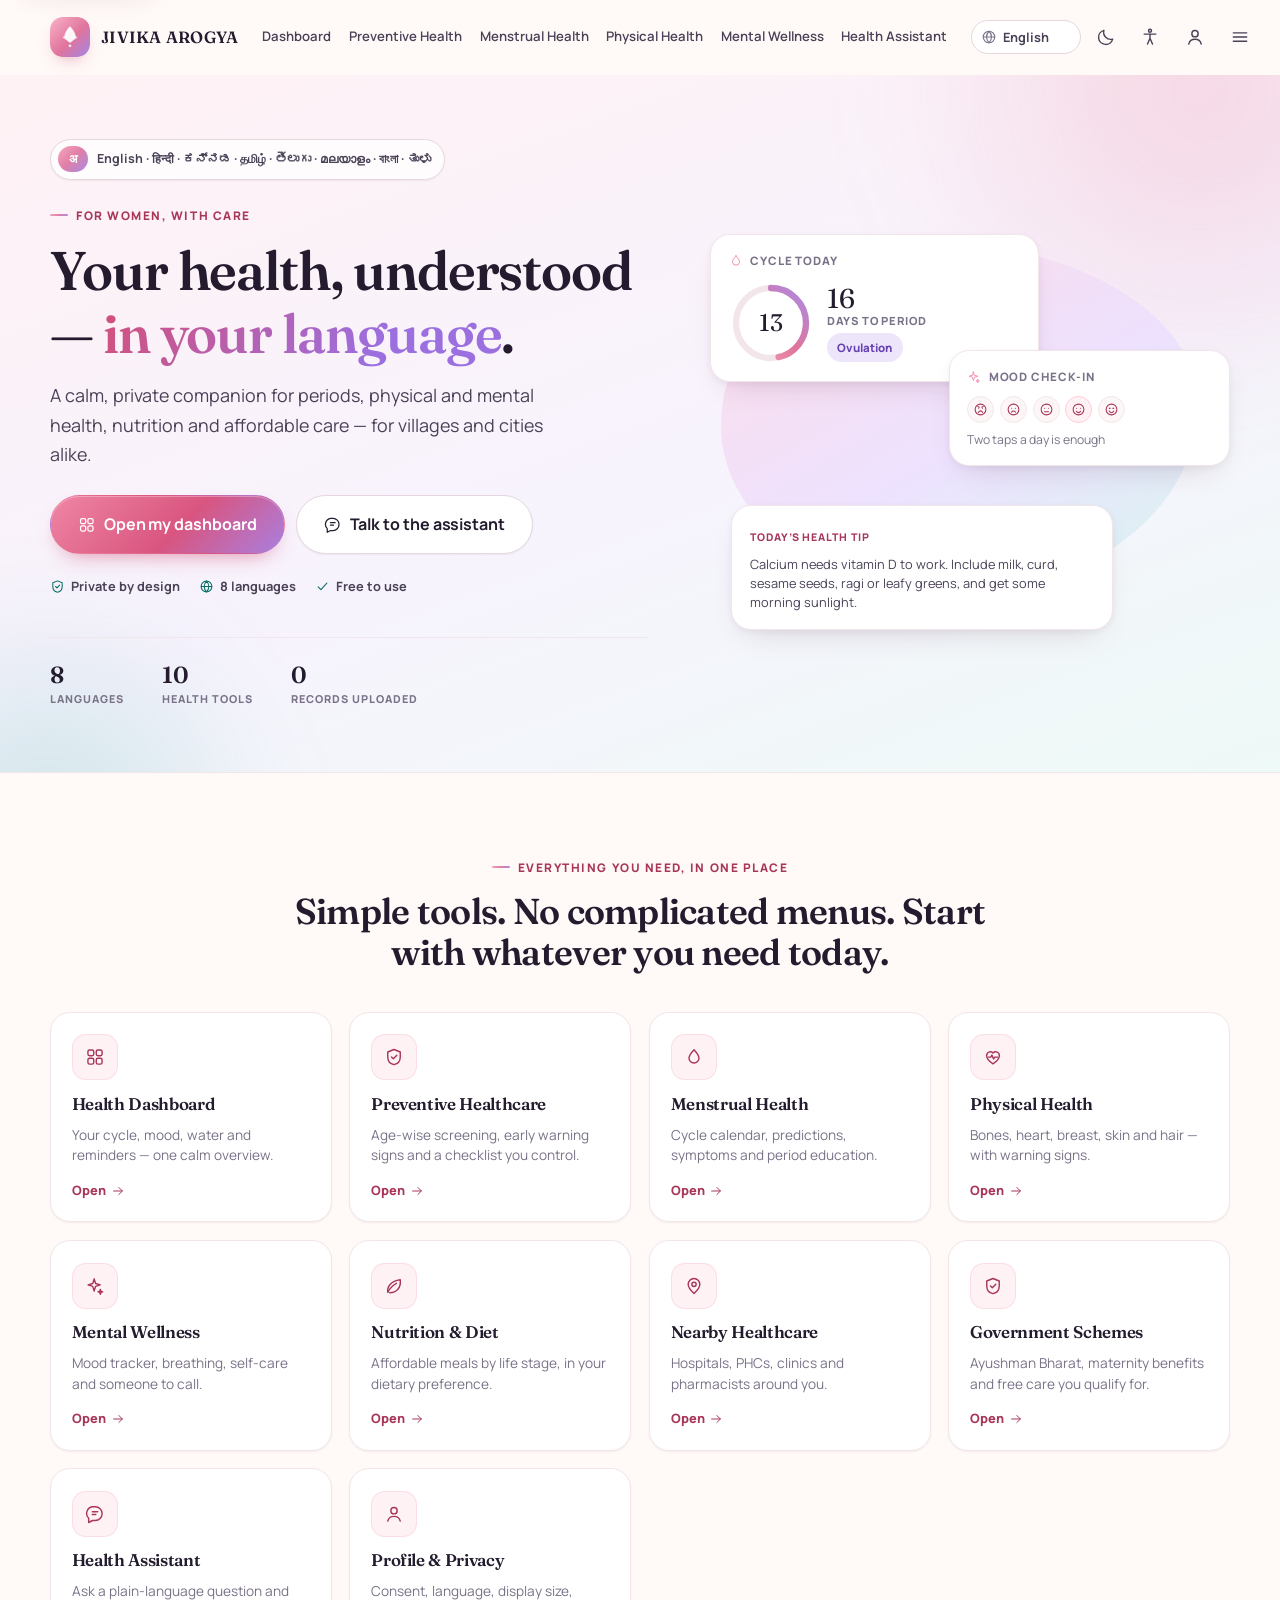
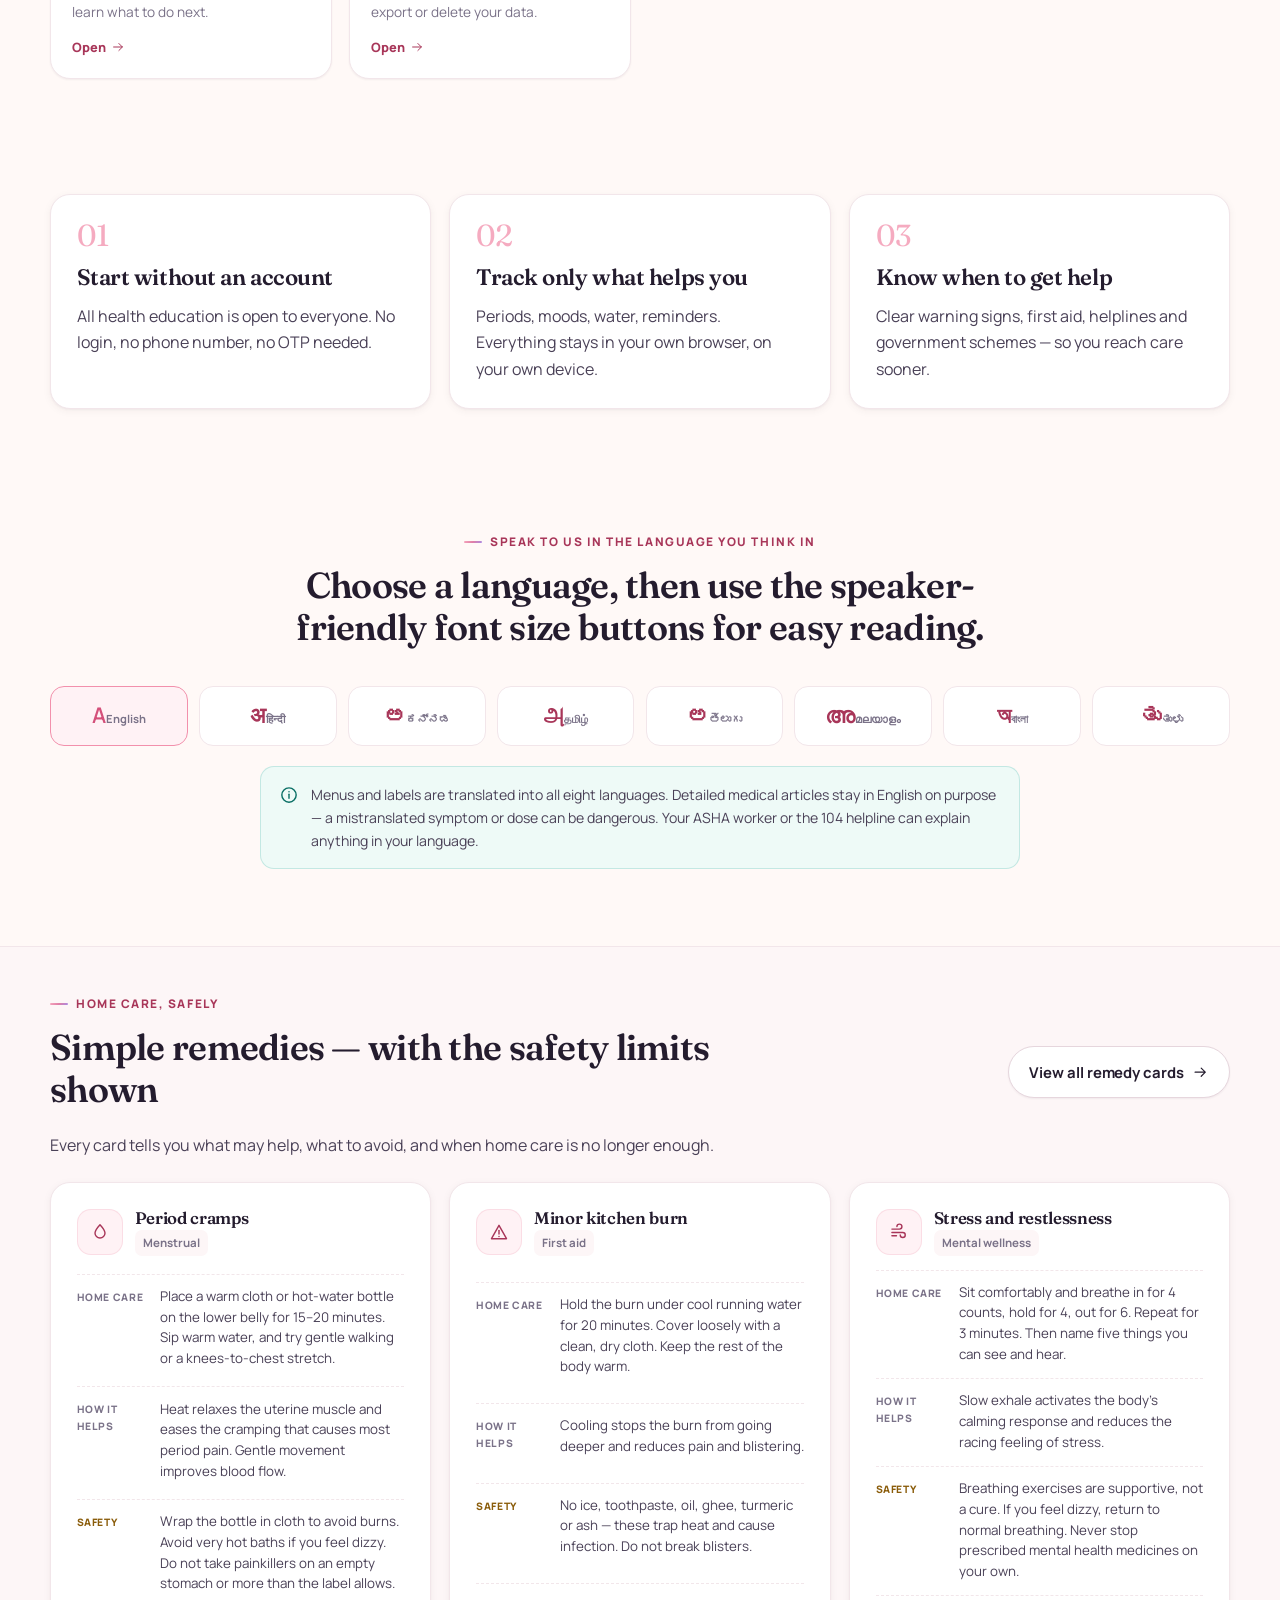
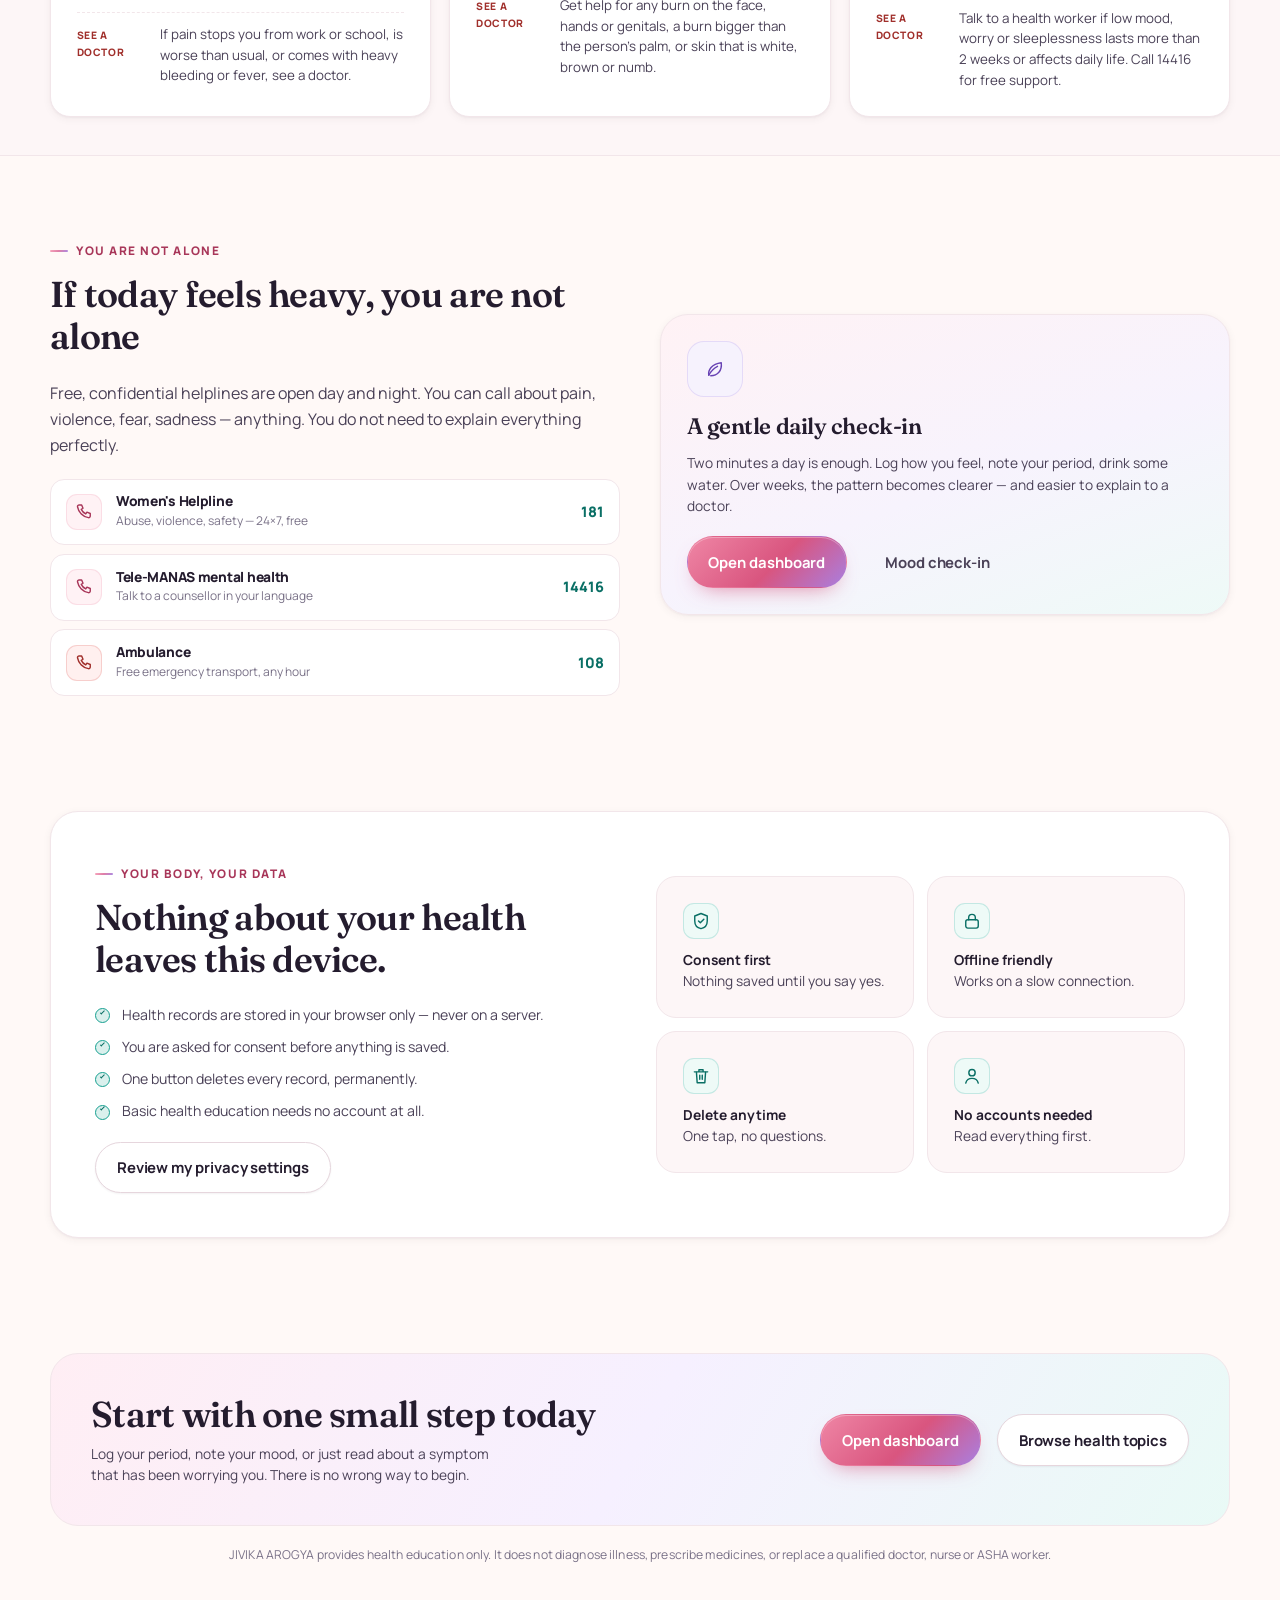
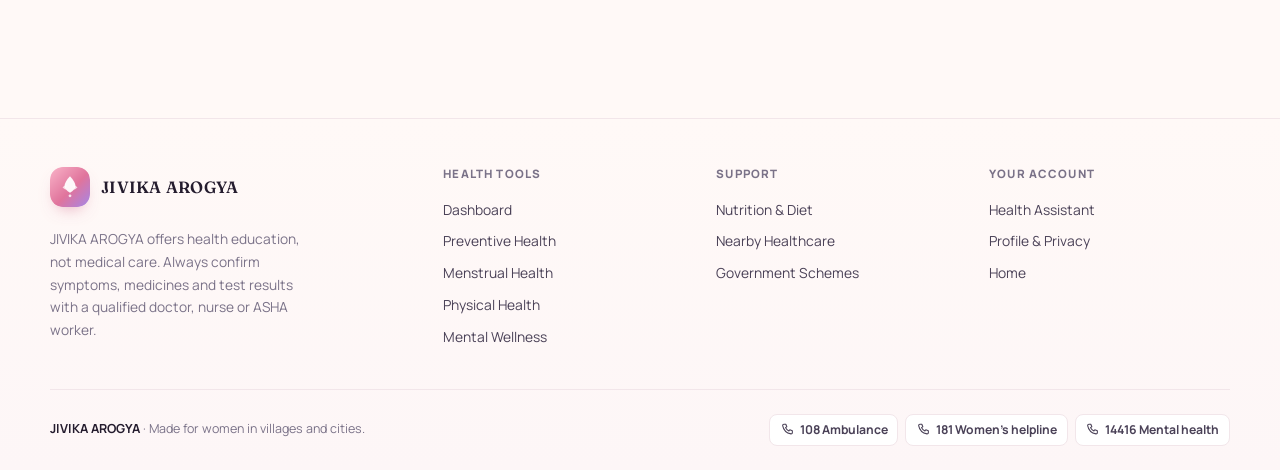
==== commit d66dd7ad: "Add age-wise preventive health screening and early detection New preventive healthcare page with six" ====
--- a/index.html
+++ b/index.html
@@ -82,6 +82,12 @@
             <p>Your cycle, mood, water and reminders — one calm overview.</p>
             <span class="tile-link">Open<svg class="ic" viewBox="0 0 24 24" aria-hidden="true"><path d="M4.5 12h15M13.5 6l6 6-6 6"/></svg></span>
           </a>
+          <a class="tile" href="preventive.html">
+            <div class="icon-badge"><svg class="ic" viewBox="0 0 24 24" aria-hidden="true"><path d="M12 3 19.5 6v6c0 4.8-3.3 8.3-7.5 9.2C7.8 20.3 4.5 16.8 4.5 12V6Z"/><path d="m9 12 2.2 2.2 4.2-4.3"/></svg></div>
+            <h3>Preventive Healthcare</h3>
+            <p>Age-wise screening, early warning signs and a checklist you control.</p>
+            <span class="tile-link">Open<svg class="ic" viewBox="0 0 24 24" aria-hidden="true"><path d="M4.5 12h15M13.5 6l6 6-6 6"/></svg></span>
+          </a>
           <a class="tile" href="menstrual.html">
             <div class="icon-badge"><svg class="ic" viewBox="0 0 24 24" aria-hidden="true"><path d="M12 3.2c3.4 3.7 6 7 6 10a6 6 0 0 1-12 0c0-3 2.6-6.3 6-10Z"/></svg></div>
             <h3>Menstrual Health</h3>
